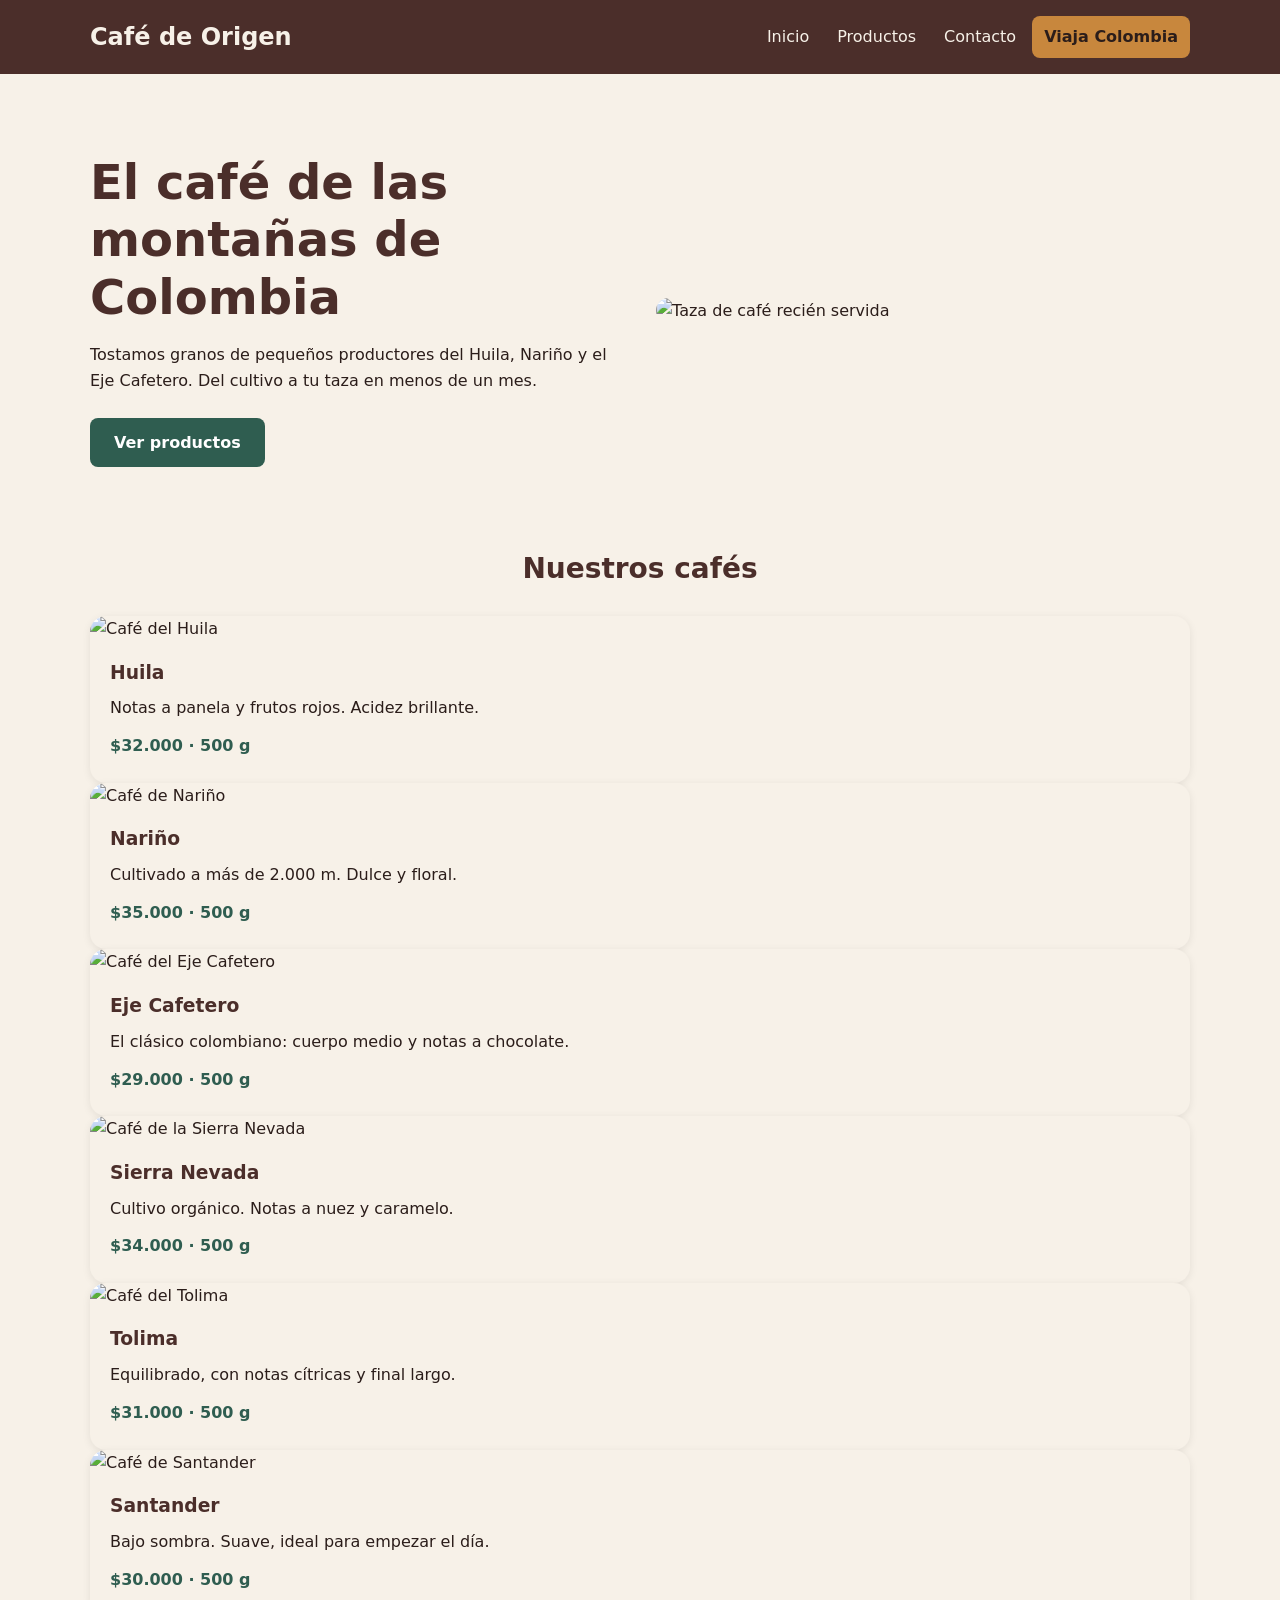
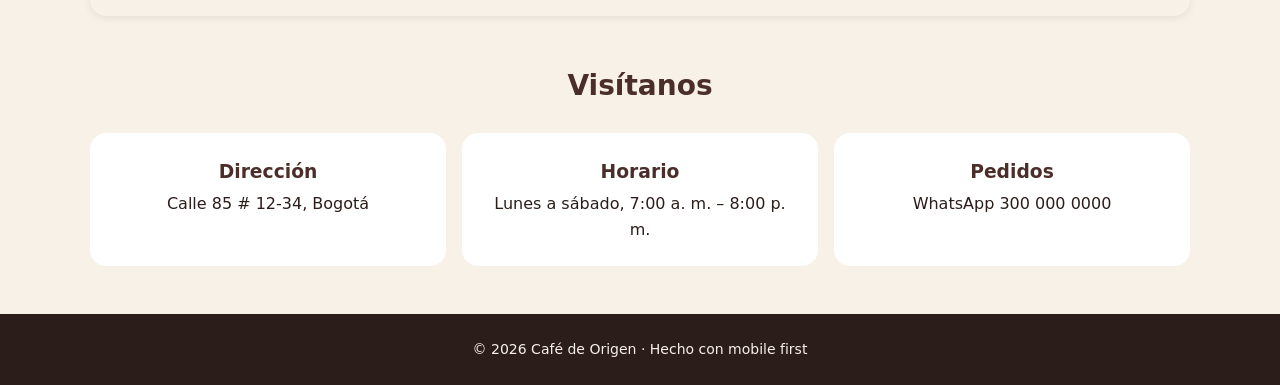
==== index.html @ 567a4d21 "Add files via upload" ====
<!DOCTYPE html>
<html lang="es">
<head>
 <meta charset="UTF-8">
 <meta name="viewport" content="width=device-width, initial-scale=1.0">
 <title>Café de Origen</title>
 <link rel="stylesheet" href="styles.css">
</head>
<body>
 <!-- ENCABEZADO -->
 <header class="header">
 <div class="contenedor header__contenido">
 <a href="#inicio" class="logo"> Café de Origen</a>
 <nav>
 <ul class="nav__lista">
 <li><a href="#inicio">Inicio</a></li>
 <li><a href="#productos">Productos</a></li>
 <li><a href="#contacto">Contacto</a></li>
 <li><a href="viajacolombia/index.html" class="nav__destacado">Viaja 
Colombia</a></li>
 </ul>
 </nav>
 </div>
 </header>
 <main>
 <!-- HERO -->
 <section class="hero" id="inicio">
 <div class="contenedor hero__contenido">
 <div class="hero__texto">
 <h1>El café de las montañas de Colombia</h1>
 <p>Tostamos granos de pequeños productores del Huila, Nariño y el Eje 
Cafetero. Del cultivo a tu taza en menos de un mes.</p>
 <a href="#productos" class="boton">Ver productos</a>
 </div>
 <img class="hero__imagen" 
src="https://placehold.co/800x600/4b2e2a/f7f1e8.png?text=Cafe+de+Origen" alt="Taza de 
café recién servida">
 </div>
 </section>
 <!-- PRODUCTOS -->
 <section class="productos" id="productos">
 <div class="contenedor">
 <h2>Nuestros cafés</h2>
 <div class="tarjetas">
 <article class="tarjeta">
 <img src="https://placehold.co/600x400/6b4226/f7f1e8.png?text=Huila" 
alt="Café del Huila">
 <div class="tarjeta__cuerpo">
 <h3>Huila</h3>
 <p>Notas a panela y frutos rojos. Acidez brillante.</p>
 <span class="precio">$32.000 · 500 g</span>
 </div>
 </article>
 <article class="tarjeta">
 <img src="https://placehold.co/600x400/6b4226/f7f1e8.png?text=Narino" 
alt="Café de Nariño">
<div class="tarjeta__cuerpo">
 <h3>Nariño</h3>
 <p>Cultivado a más de 2.000 m. Dulce y floral.</p>
 <span class="precio">$35.000 · 500 g</span>
 </div>
 </article>
 <article class="tarjeta">
 <img 
src="https://placehold.co/600x400/6b4226/f7f1e8.png?text=Eje+Cafetero" alt="Café del 
Eje Cafetero">
 <div class="tarjeta__cuerpo">
 <h3>Eje Cafetero</h3>
 <p>El clásico colombiano: cuerpo medio y notas a chocolate.</p>
 <span class="precio">$29.000 · 500 g</span>
 </div>
 </article>
 <article class="tarjeta">
 <img 
src="https://placehold.co/600x400/6b4226/f7f1e8.png?text=Sierra+Nevada" alt="Café de 
la Sierra Nevada">
 <div class="tarjeta__cuerpo">
 <h3>Sierra Nevada</h3>
 <p>Cultivo orgánico. Notas a nuez y caramelo.</p>
 <span class="precio">$34.000 · 500 g</span>
 </div>
 </article>
 <article class="tarjeta">
 <img src="https://placehold.co/600x400/6b4226/f7f1e8.png?text=Tolima" 
alt="Café del Tolima">
 <div class="tarjeta__cuerpo">
 <h3>Tolima</h3>
 <p>Equilibrado, con notas cítricas y final largo.</p>
 <span class="precio">$31.000 · 500 g</span>
 </div>
 </article>
 <article class="tarjeta">
 <img src="https://placehold.co/600x400/6b4226/f7f1e8.png?text=Santander" 
alt="Café de Santander">
 <div class="tarjeta__cuerpo">
 <h3>Santander</h3>
 <p>Bajo sombra. Suave, ideal para empezar el día.</p>
 <span class="precio">$30.000 · 500 g</span>
 </div>
 </article>
 </div>
 </div>
 </section>
 <!-- CONTACTO -->
 <section class="contacto" id="contacto">
 <div class="contenedor">
 <h2>Visítanos</h2>
 <div class="contacto__grid">
 <div class="contacto__bloque">
 <h3>Dirección</h3>
 <p>Calle 85 # 12-34, Bogotá</p>
 </div>
 <div class="contacto__bloque">
 <h3>Horario</h3>
 <p>Lunes a sábado, 7:00 a. m. – 8:00 p. m.</p>
 </div>
 <div class="contacto__bloque">
 <h3>Pedidos</h3>
 <p>WhatsApp 300 000 0000</p>
 </div>
 </div>
 </div>
 </section>
 </main>
 <!-- PIE DE PÁGINA -->
 <footer class="footer">
 <p>© 2026 Café de Origen · Hecho con mobile first</p>
 </footer>
</body>
</html>
---- styles.css ----
*{
    box-sizing:border-box;
    margin:0;
    padding:0;
}
html{
    font-size:100%;
    scroll-behavior:smooth;
}

body{
    font-family:system-ui,"Segoe UI",Roboto,Arial,sans-serif;
    font-size:1rem;
    line-height:1.6;
    color:#2b1d1a;
    background-color:#f7f1e8;
}

a{
    color:inherit;
    text-decoration:none;
}

ul{
    list-style:none;
}

h2{
    font-size:1.75rem;
    color:#4b2e2a;
    text-align:center;
    margin-bottom:1.5rem;
}
img{
    max-width:100%;
    height:auto;
    display:block;
}
.contenedor{
    width:90%;
    max-width:1100px;
    margin:0 auto;
}
.header{
    background:#4b2e2a;
    color:#f7f1e8;
    padding:1rem 0;
}

.header__contenido{
    display:flex;
    flex-direction:column;
    align-items:center;
    gap:1rem;
}

.logo{
    font-size:1.5rem;
    font-weight:700;
}

.nav__lista{
    display:flex;
    flex-direction:column;
    align-items:center;
    gap:.5rem;
}

.nav__lista a{
    display:block;
    padding:.5rem 1rem;
    border-radius:.5rem;
}

.nav__lista a:hover{
    background:rgba(255,255,255,.15);
}

.nav__destacado{
    background:#c8873d;
    color:#2b1d1a;
    font-weight:700;
}
.hero{
    padding:3rem 0;
}

.hero__contenido{
    display:grid;
    gap:2rem;
}

.hero h1{
    font-size:2rem;
    line-height:1.2;
    color:#4b2e2a;
    margin-bottom:1rem;
}

.hero p{
    margin-bottom:1.5rem;
}

.boton{
    display:inline-block;
    background:#2f5d50;
    color:white;
    padding:.75rem 1.5rem;
    border-radius:.5rem;
    font-weight:700;
}

.hero__imagen{
    border-radius:1rem;
}
.tarjeta{
    background:#f7f1e8;
    border-radius:1rem;
    overflow:hidden;
    box-shadow:0 2px 8px rgba(0,0,0,.08);
}

.tarjeta__cuerpo{
    padding:1rem 1.25rem 1.5rem;
}

.tarjeta h3{
    color:#4b2e2a;
    margin-bottom:.5rem;
}

.precio{
    display:block;
    margin-top:.75rem;
    font-weight:700;
    color:#2f5d50;
}
.contacto{
    padding:3rem 0;
}

.contacto__grid{
    display:flex;
    flex-direction:column;
    gap:1rem;
}

.contacto__bloque{
    background:white;
    padding:1.5rem;
    border-radius:1rem;
    text-align:center;
}

.contacto__bloque h3{
    color:#4b2e2a;
    margin-bottom:.25rem;
}

.footer{
    background:#2b1d1a;
    color:#f7f1e8;
    text-align:center;
    padding:1.5rem 0;
    font-size:.875rem;
}
@media (min-width:768px){

    .header__contenido{
        flex-direction:row;
        justify-content:space-between;
    }

    .nav__lista{
        flex-direction:row;
        gap:.25rem;
    }

    .nav__lista a{
        padding:.5rem .75rem;
    }

    .hero h1{
        font-size:2.5rem;
    }

    .tarjetas{
        grid-template-columns:repeat(2,1fr);
    }

    .contacto__grid{
        flex-direction:row;
    }

    .contacto__bloque{
        flex:1;
    }
}
@media (min-width:1024px){

    .hero{
        padding:5rem 0;
    }

    .hero__contenido{
        grid-template-columns:1fr 1fr;
        align-items:center;
    }

    .hero h1{
        font-size:3rem;
    }

    .tarjetas{
        grid-template-columns:repeat(3,1fr);
    }
}
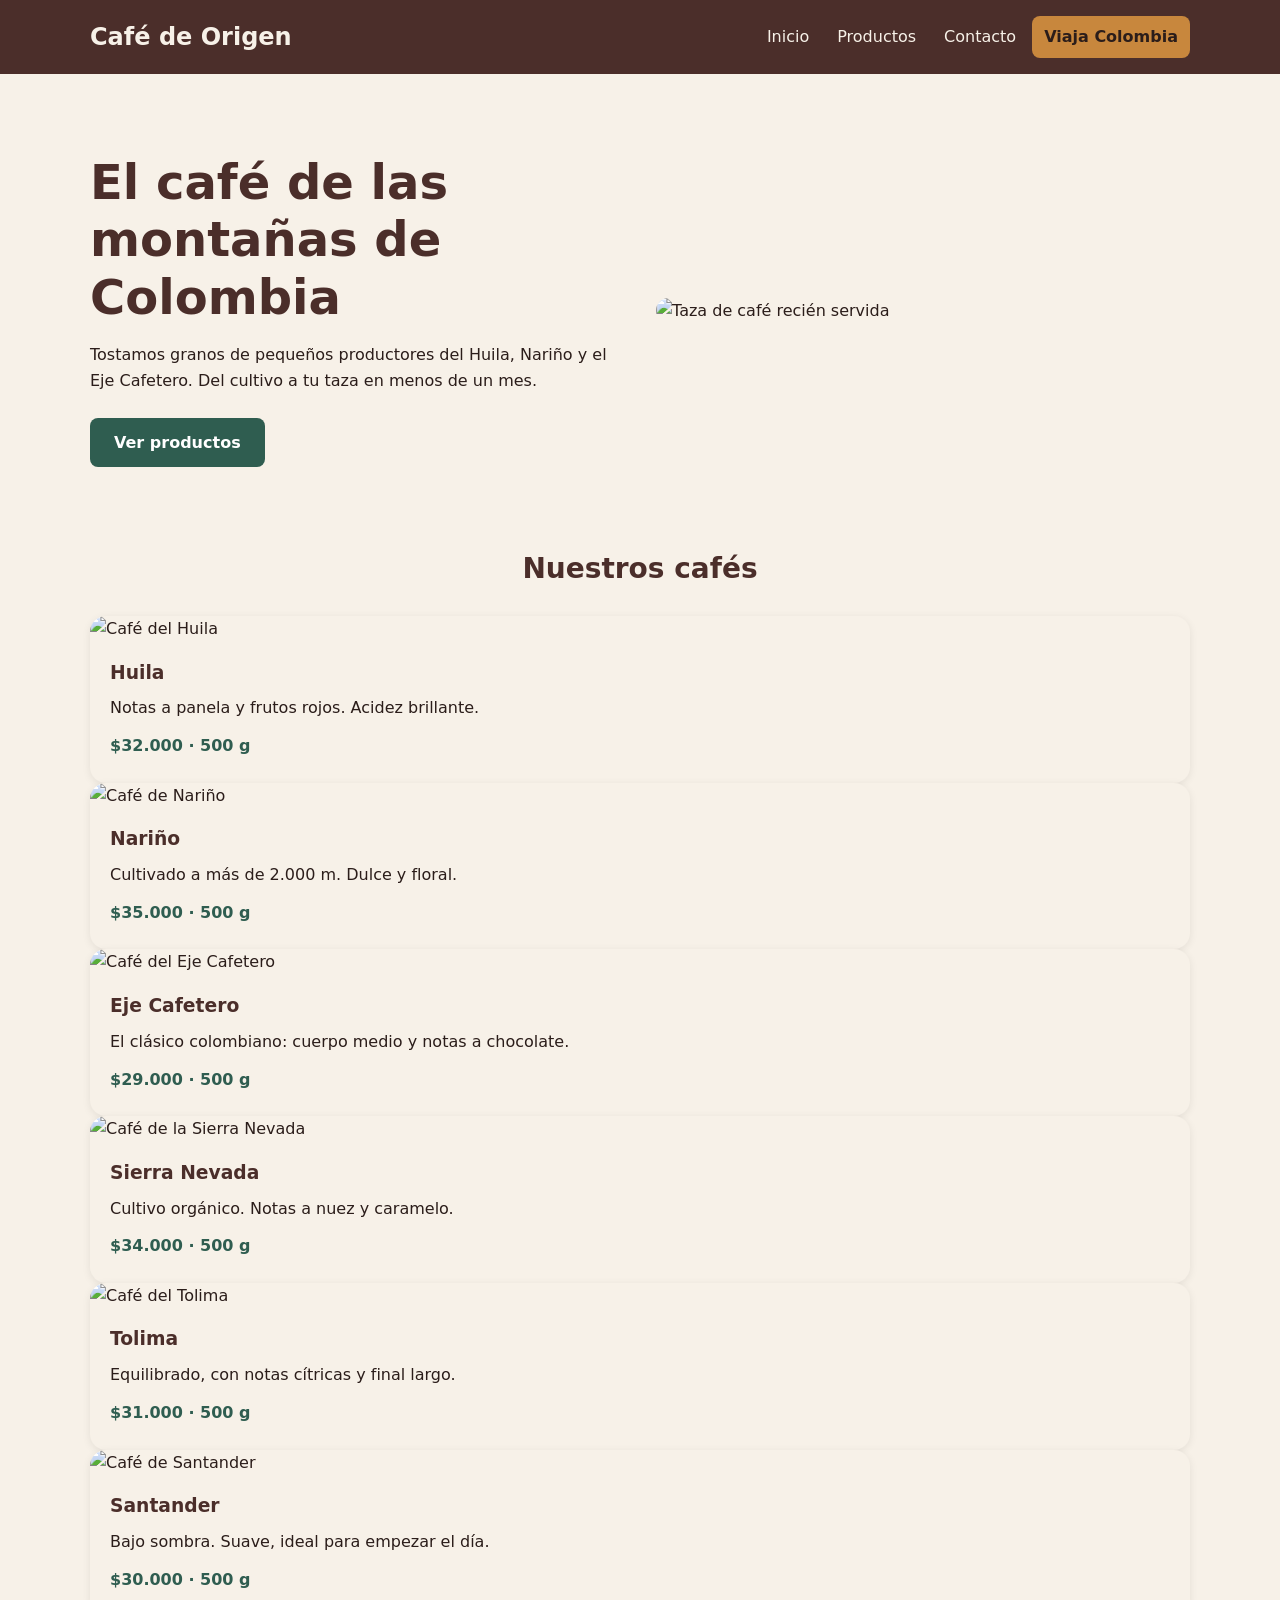
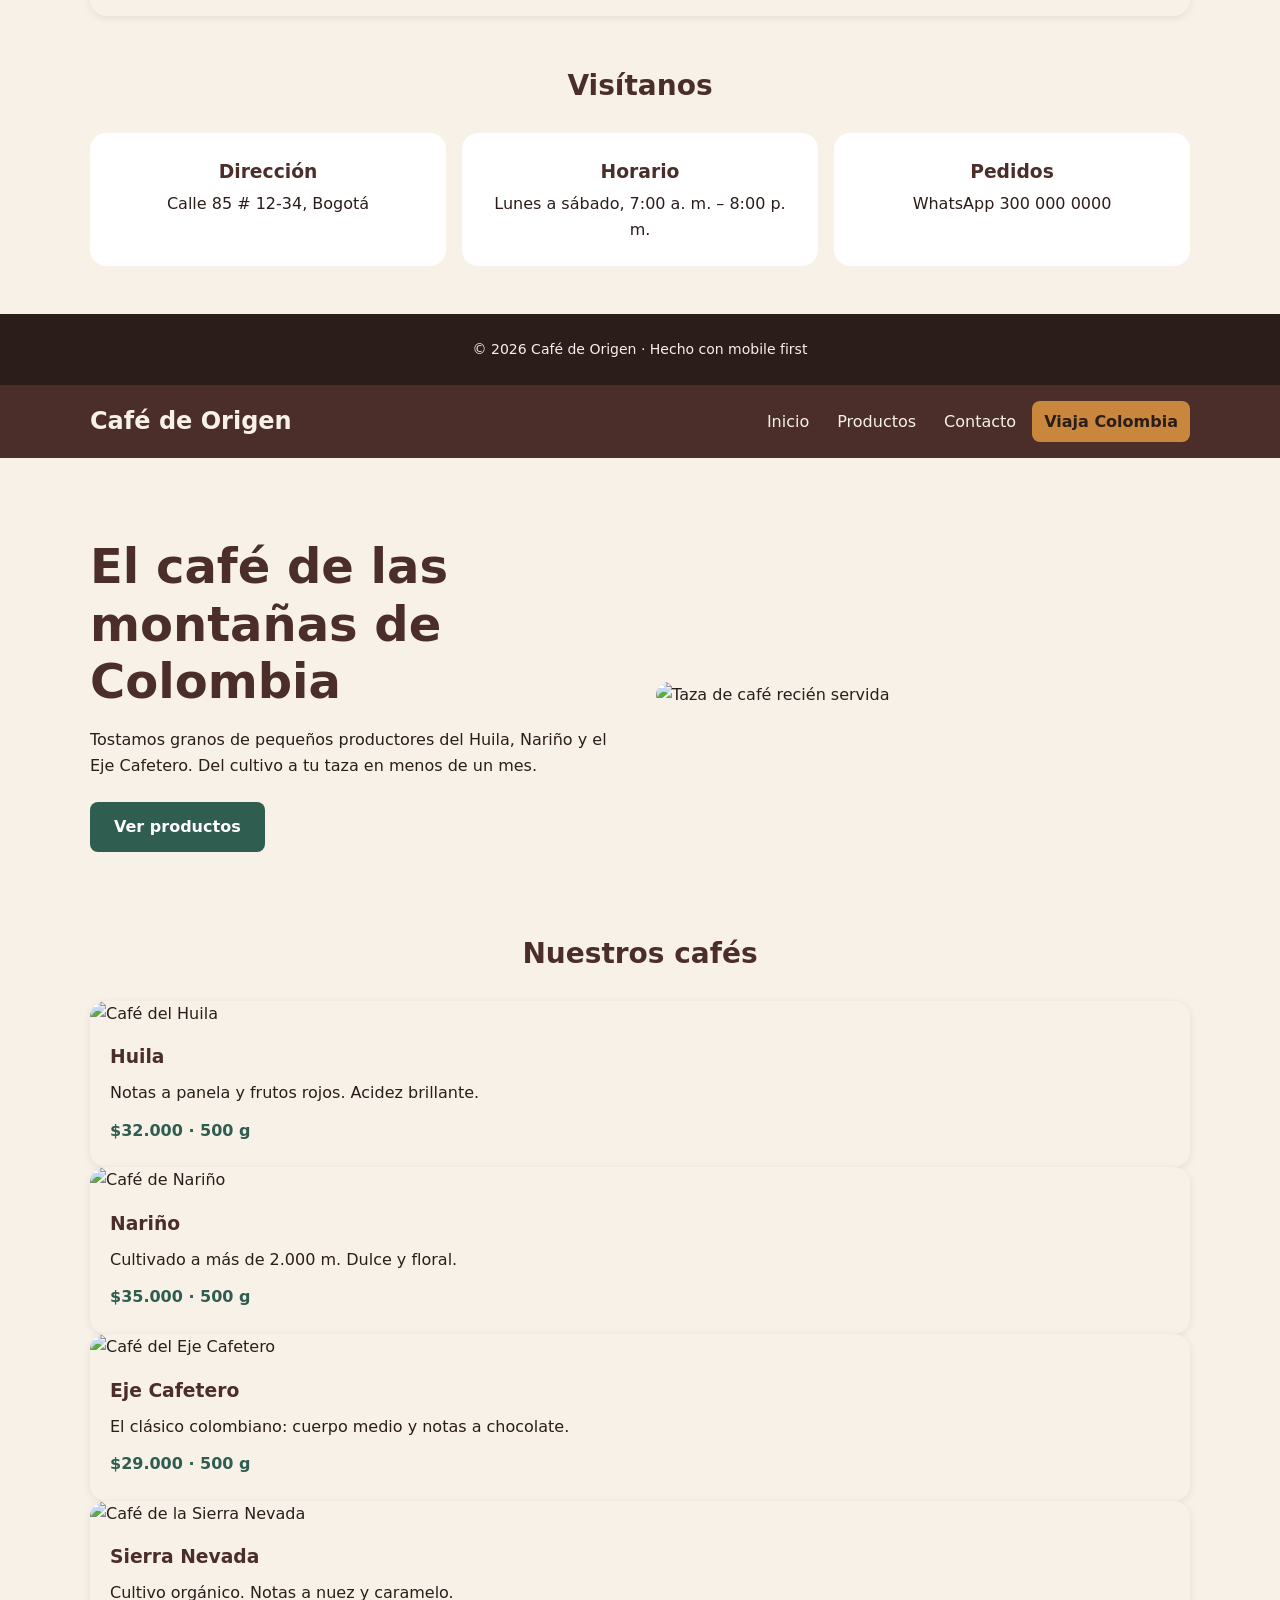
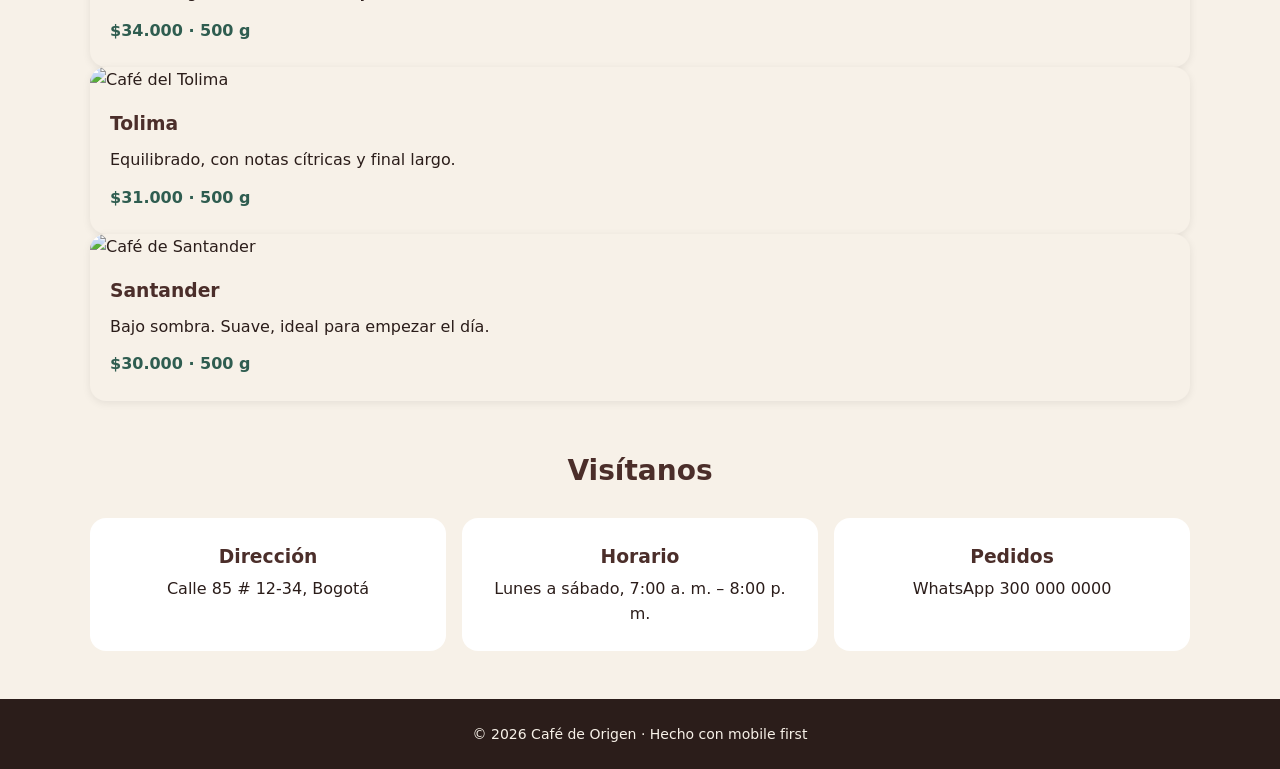
==== commit f6a3e24c: "Merge branch 'main' of https://github.com/jhonwnova-ship-it/cafe-de-origen" ====
--- a/index.html
+++ b/index.html
@@ -1,130 +1,259 @@
-<!DOCTYPE html>
-<html lang="es">
-<head>
- <meta charset="UTF-8">
- <meta name="viewport" content="width=device-width, initial-scale=1.0">
- <title>Café de Origen</title>
- <link rel="stylesheet" href="styles.css">
-</head>
-<body>
- <!-- ENCABEZADO -->
- <header class="header">
- <div class="contenedor header__contenido">
- <a href="#inicio" class="logo"> Café de Origen</a>
- <nav>
- <ul class="nav__lista">
- <li><a href="#inicio">Inicio</a></li>
- <li><a href="#productos">Productos</a></li>
- <li><a href="#contacto">Contacto</a></li>
- <li><a href="viajacolombia/index.html" class="nav__destacado">Viaja 
-Colombia</a></li>
- </ul>
- </nav>
- </div>
- </header>
- <main>
- <!-- HERO -->
- <section class="hero" id="inicio">
- <div class="contenedor hero__contenido">
- <div class="hero__texto">
- <h1>El café de las montañas de Colombia</h1>
- <p>Tostamos granos de pequeños productores del Huila, Nariño y el Eje 
-Cafetero. Del cultivo a tu taza en menos de un mes.</p>
- <a href="#productos" class="boton">Ver productos</a>
- </div>
- <img class="hero__imagen" 
-src="https://placehold.co/800x600/4b2e2a/f7f1e8.png?text=Cafe+de+Origen" alt="Taza de 
-café recién servida">
- </div>
- </section>
- <!-- PRODUCTOS -->
- <section class="productos" id="productos">
- <div class="contenedor">
- <h2>Nuestros cafés</h2>
- <div class="tarjetas">
- <article class="tarjeta">
- <img src="https://placehold.co/600x400/6b4226/f7f1e8.png?text=Huila" 
-alt="Café del Huila">
- <div class="tarjeta__cuerpo">
- <h3>Huila</h3>
- <p>Notas a panela y frutos rojos. Acidez brillante.</p>
- <span class="precio">$32.000 · 500 g</span>
- </div>
- </article>
- <article class="tarjeta">
- <img src="https://placehold.co/600x400/6b4226/f7f1e8.png?text=Narino" 
-alt="Café de Nariño">
-<div class="tarjeta__cuerpo">
- <h3>Nariño</h3>
- <p>Cultivado a más de 2.000 m. Dulce y floral.</p>
- <span class="precio">$35.000 · 500 g</span>
- </div>
- </article>
- <article class="tarjeta">
- <img 
-src="https://placehold.co/600x400/6b4226/f7f1e8.png?text=Eje+Cafetero" alt="Café del 
-Eje Cafetero">
- <div class="tarjeta__cuerpo">
- <h3>Eje Cafetero</h3>
- <p>El clásico colombiano: cuerpo medio y notas a chocolate.</p>
- <span class="precio">$29.000 · 500 g</span>
- </div>
- </article>
- <article class="tarjeta">
- <img 
-src="https://placehold.co/600x400/6b4226/f7f1e8.png?text=Sierra+Nevada" alt="Café de 
-la Sierra Nevada">
- <div class="tarjeta__cuerpo">
- <h3>Sierra Nevada</h3>
- <p>Cultivo orgánico. Notas a nuez y caramelo.</p>
- <span class="precio">$34.000 · 500 g</span>
- </div>
- </article>
- <article class="tarjeta">
- <img src="https://placehold.co/600x400/6b4226/f7f1e8.png?text=Tolima" 
-alt="Café del Tolima">
- <div class="tarjeta__cuerpo">
- <h3>Tolima</h3>
- <p>Equilibrado, con notas cítricas y final largo.</p>
- <span class="precio">$31.000 · 500 g</span>
- </div>
- </article>
- <article class="tarjeta">
- <img src="https://placehold.co/600x400/6b4226/f7f1e8.png?text=Santander" 
-alt="Café de Santander">
- <div class="tarjeta__cuerpo">
- <h3>Santander</h3>
- <p>Bajo sombra. Suave, ideal para empezar el día.</p>
- <span class="precio">$30.000 · 500 g</span>
- </div>
- </article>
- </div>
- </div>
- </section>
- <!-- CONTACTO -->
- <section class="contacto" id="contacto">
- <div class="contenedor">
- <h2>Visítanos</h2>
- <div class="contacto__grid">
- <div class="contacto__bloque">
- <h3>Dirección</h3>
- <p>Calle 85 # 12-34, Bogotá</p>
- </div>
- <div class="contacto__bloque">
- <h3>Horario</h3>
- <p>Lunes a sábado, 7:00 a. m. – 8:00 p. m.</p>
- </div>
- <div class="contacto__bloque">
- <h3>Pedidos</h3>
- <p>WhatsApp 300 000 0000</p>
- </div>
- </div>
- </div>
- </section>
- </main>
- <!-- PIE DE PÁGINA -->
- <footer class="footer">
- <p>© 2026 Café de Origen · Hecho con mobile first</p>
- </footer>
-</body>
+<!DOCTYPE html>
+<html lang="es">
+<head>
+ <meta charset="UTF-8">
+ <meta name="viewport" content="width=device-width, initial-scale=1.0">
+ <title>Café de Origen</title>
+ <link rel="stylesheet" href="styles.css">
+</head>
+<body>
+ <!-- ENCABEZADO -->
+ <header class="header">
+ <div class="contenedor header__contenido">
+ <a href="#inicio" class="logo"> Café de Origen</a>
+ <nav>
+ <ul class="nav__lista">
+ <li><a href="#inicio">Inicio</a></li>
+ <li><a href="#productos">Productos</a></li>
+ <li><a href="#contacto">Contacto</a></li>
+ <li><a href="viajacolombia/index.html" class="nav__destacado">Viaja 
+Colombia</a></li>
+ </ul>
+ </nav>
+ </div>
+ </header>
+ <main>
+ <!-- HERO -->
+ <section class="hero" id="inicio">
+ <div class="contenedor hero__contenido">
+ <div class="hero__texto">
+ <h1>El café de las montañas de Colombia</h1>
+ <p>Tostamos granos de pequeños productores del Huila, Nariño y el Eje 
+Cafetero. Del cultivo a tu taza en menos de un mes.</p>
+ <a href="#productos" class="boton">Ver productos</a>
+ </div>
+ <img class="hero__imagen" 
+src="https://placehold.co/800x600/4b2e2a/f7f1e8.png?text=Cafe+de+Origen" alt="Taza de 
+café recién servida">
+ </div>
+ </section>
+ <!-- PRODUCTOS -->
+ <section class="productos" id="productos">
+ <div class="contenedor">
+ <h2>Nuestros cafés</h2>
+ <div class="tarjetas">
+ <article class="tarjeta">
+ <img src="https://placehold.co/600x400/6b4226/f7f1e8.png?text=Huila" 
+alt="Café del Huila">
+ <div class="tarjeta__cuerpo">
+ <h3>Huila</h3>
+ <p>Notas a panela y frutos rojos. Acidez brillante.</p>
+ <span class="precio">$32.000 · 500 g</span>
+ </div>
+ </article>
+ <article class="tarjeta">
+ <img src="https://placehold.co/600x400/6b4226/f7f1e8.png?text=Narino" 
+alt="Café de Nariño">
+<div class="tarjeta__cuerpo">
+ <h3>Nariño</h3>
+ <p>Cultivado a más de 2.000 m. Dulce y floral.</p>
+ <span class="precio">$35.000 · 500 g</span>
+ </div>
+ </article>
+ <article class="tarjeta">
+ <img 
+src="https://placehold.co/600x400/6b4226/f7f1e8.png?text=Eje+Cafetero" alt="Café del 
+Eje Cafetero">
+ <div class="tarjeta__cuerpo">
+ <h3>Eje Cafetero</h3>
+ <p>El clásico colombiano: cuerpo medio y notas a chocolate.</p>
+ <span class="precio">$29.000 · 500 g</span>
+ </div>
+ </article>
+ <article class="tarjeta">
+ <img 
+src="https://placehold.co/600x400/6b4226/f7f1e8.png?text=Sierra+Nevada" alt="Café de 
+la Sierra Nevada">
+ <div class="tarjeta__cuerpo">
+ <h3>Sierra Nevada</h3>
+ <p>Cultivo orgánico. Notas a nuez y caramelo.</p>
+ <span class="precio">$34.000 · 500 g</span>
+ </div>
+ </article>
+ <article class="tarjeta">
+ <img src="https://placehold.co/600x400/6b4226/f7f1e8.png?text=Tolima" 
+alt="Café del Tolima">
+ <div class="tarjeta__cuerpo">
+ <h3>Tolima</h3>
+ <p>Equilibrado, con notas cítricas y final largo.</p>
+ <span class="precio">$31.000 · 500 g</span>
+ </div>
+ </article>
+ <article class="tarjeta">
+ <img src="https://placehold.co/600x400/6b4226/f7f1e8.png?text=Santander" 
+alt="Café de Santander">
+ <div class="tarjeta__cuerpo">
+ <h3>Santander</h3>
+ <p>Bajo sombra. Suave, ideal para empezar el día.</p>
+ <span class="precio">$30.000 · 500 g</span>
+ </div>
+ </article>
+ </div>
+ </div>
+ </section>
+ <!-- CONTACTO -->
+ <section class="contacto" id="contacto">
+ <div class="contenedor">
+ <h2>Visítanos</h2>
+ <div class="contacto__grid">
+ <div class="contacto__bloque">
+ <h3>Dirección</h3>
+ <p>Calle 85 # 12-34, Bogotá</p>
+ </div>
+ <div class="contacto__bloque">
+ <h3>Horario</h3>
+ <p>Lunes a sábado, 7:00 a. m. – 8:00 p. m.</p>
+ </div>
+ <div class="contacto__bloque">
+ <h3>Pedidos</h3>
+ <p>WhatsApp 300 000 0000</p>
+ </div>
+ </div>
+ </div>
+ </section>
+ </main>
+ <!-- PIE DE PÁGINA -->
+ <footer class="footer">
+ <p>© 2026 Café de Origen · Hecho con mobile first</p>
+ </footer>
+</body>
+</html><!DOCTYPE html>
+<html lang="es">
+<head>
+ <meta charset="UTF-8">
+ <meta name="viewport" content="width=device-width, initial-scale=1.0">
+ <title>Café de Origen</title>
+ <link rel="stylesheet" href="styles.css">
+</head>
+<body>
+ <!-- ENCABEZADO -->
+ <header class="header">
+ <div class="contenedor header__contenido">
+ <a href="#inicio" class="logo"> Café de Origen</a>
+ <nav>
+ <ul class="nav__lista">
+ <li><a href="#inicio">Inicio</a></li>
+ <li><a href="#productos">Productos</a></li>
+ <li><a href="#contacto">Contacto</a></li>
+ <li><a href="viaja-colombia/index.html" class="nav__destacado">Viaja 
+Colombia</a></li>
+ </ul>
+ </nav>
+ </div>
+ </header>
+ <main>
+ <!-- HERO -->
+ <section class="hero" id="inicio">
+ <div class="contenedor hero__contenido">
+ <div class="hero__texto">
+ <h1>El café de las montañas de Colombia</h1>
+ <p>Tostamos granos de pequeños productores del Huila, Nariño y el Eje 
+Cafetero. Del cultivo a tu taza en menos de un mes.</p>
+ <a href="#productos" class="boton">Ver productos</a>
+ </div>
+ <img class="hero__imagen" 
+src="https://placehold.co/800x600/4b2e2a/f7f1e8.png?text=Cafe+de+Origen" alt="Taza de 
+café recién servida">
+ </div>
+ </section>
+ <!-- PRODUCTOS -->
+ <section class="productos" id="productos">
+ <div class="contenedor">
+ <h2>Nuestros cafés</h2>
+ <div class="tarjetas">
+ <article class="tarjeta">
+ <img src="https://placehold.co/600x400/6b4226/f7f1e8.png?text=Huila" 
+alt="Café del Huila">
+ <div class="tarjeta__cuerpo">
+ <h3>Huila</h3>
+ <p>Notas a panela y frutos rojos. Acidez brillante.</p>
+ <span class="precio">$32.000 · 500 g</span>
+ </div>
+ </article>
+ <article class="tarjeta">
+ <img src="https://placehold.co/600x400/6b4226/f7f1e8.png?text=Narino" 
+alt="Café de Nariño">
+<div class="tarjeta__cuerpo">
+ <h3>Nariño</h3>
+ <p>Cultivado a más de 2.000 m. Dulce y floral.</p>
+ <span class="precio">$35.000 · 500 g</span>
+ </div>
+ </article>
+ <article class="tarjeta">
+ <img 
+src="https://placehold.co/600x400/6b4226/f7f1e8.png?text=Eje+Cafetero" alt="Café del 
+Eje Cafetero">
+ <div class="tarjeta__cuerpo">
+ <h3>Eje Cafetero</h3>
+ <p>El clásico colombiano: cuerpo medio y notas a chocolate.</p>
+ <span class="precio">$29.000 · 500 g</span>
+ </div>
+ </article>
+ <article class="tarjeta">
+ <img 
+src="https://placehold.co/600x400/6b4226/f7f1e8.png?text=Sierra+Nevada" alt="Café de 
+la Sierra Nevada">
+ <div class="tarjeta__cuerpo">
+ <h3>Sierra Nevada</h3>
+ <p>Cultivo orgánico. Notas a nuez y caramelo.</p>
+ <span class="precio">$34.000 · 500 g</span>
+ </div>
+ </article>
+ <article class="tarjeta">
+ <img src="https://placehold.co/600x400/6b4226/f7f1e8.png?text=Tolima" 
+alt="Café del Tolima">
+ <div class="tarjeta__cuerpo">
+ <h3>Tolima</h3>
+ <p>Equilibrado, con notas cítricas y final largo.</p>
+ <span class="precio">$31.000 · 500 g</span>
+ </div>
+ </article>
+ <article class="tarjeta">
+ <img src="https://placehold.co/600x400/6b4226/f7f1e8.png?text=Santander" 
+alt="Café de Santander">
+ <div class="tarjeta__cuerpo">
+ <h3>Santander</h3>
+ <p>Bajo sombra. Suave, ideal para empezar el día.</p>
+ <span class="precio">$30.000 · 500 g</span>
+ </div>
+ </article>
+ </div>
+ </div>
+ </section>
+ <!-- CONTACTO -->
+ <section class="contacto" id="contacto">
+ <div class="contenedor">
+ <h2>Visítanos</h2>
+ <div class="contacto__grid">
+ <div class="contacto__bloque">
+ <h3>Dirección</h3>
+ <p>Calle 85 # 12-34, Bogotá</p>
+ </div>
+ <div class="contacto__bloque">
+ <h3>Horario</h3>
+ <p>Lunes a sábado, 7:00 a. m. – 8:00 p. m.</p>
+ </div>
+ <div class="contacto__bloque">
+ <h3>Pedidos</h3>
+ <p>WhatsApp 300 000 0000</p>
+ </div>
+ </div>
+ </div>
+ </section>
+ </main>
+ <!-- PIE DE PÁGINA -->
+ <footer class="footer">
+ <p>© 2026 Café de Origen · Hecho con mobile first</p>
+ </footer>
+</body>
 </html>
--- a/styles.css
+++ b/styles.css
@@ -1,220 +1,440 @@
-*{
-    box-sizing:border-box;
-    margin:0;
-    padding:0;
-}
-html{
-    font-size:100%;
-    scroll-behavior:smooth;
-}
-
-body{
-    font-family:system-ui,"Segoe UI",Roboto,Arial,sans-serif;
-    font-size:1rem;
-    line-height:1.6;
-    color:#2b1d1a;
-    background-color:#f7f1e8;
-}
-
-a{
-    color:inherit;
-    text-decoration:none;
-}
-
-ul{
-    list-style:none;
-}
-
-h2{
-    font-size:1.75rem;
-    color:#4b2e2a;
-    text-align:center;
-    margin-bottom:1.5rem;
-}
-img{
-    max-width:100%;
-    height:auto;
-    display:block;
-}
-.contenedor{
-    width:90%;
-    max-width:1100px;
-    margin:0 auto;
-}
-.header{
-    background:#4b2e2a;
-    color:#f7f1e8;
-    padding:1rem 0;
-}
-
-.header__contenido{
-    display:flex;
-    flex-direction:column;
-    align-items:center;
-    gap:1rem;
-}
-
-.logo{
-    font-size:1.5rem;
-    font-weight:700;
-}
-
-.nav__lista{
-    display:flex;
-    flex-direction:column;
-    align-items:center;
-    gap:.5rem;
-}
-
-.nav__lista a{
-    display:block;
-    padding:.5rem 1rem;
-    border-radius:.5rem;
-}
-
-.nav__lista a:hover{
-    background:rgba(255,255,255,.15);
-}
-
-.nav__destacado{
-    background:#c8873d;
-    color:#2b1d1a;
-    font-weight:700;
-}
-.hero{
-    padding:3rem 0;
-}
-
-.hero__contenido{
-    display:grid;
-    gap:2rem;
-}
-
-.hero h1{
-    font-size:2rem;
-    line-height:1.2;
-    color:#4b2e2a;
-    margin-bottom:1rem;
-}
-
-.hero p{
-    margin-bottom:1.5rem;
-}
-
-.boton{
-    display:inline-block;
-    background:#2f5d50;
-    color:white;
-    padding:.75rem 1.5rem;
-    border-radius:.5rem;
-    font-weight:700;
-}
-
-.hero__imagen{
-    border-radius:1rem;
-}
-.tarjeta{
-    background:#f7f1e8;
-    border-radius:1rem;
-    overflow:hidden;
-    box-shadow:0 2px 8px rgba(0,0,0,.08);
-}
-
-.tarjeta__cuerpo{
-    padding:1rem 1.25rem 1.5rem;
-}
-
-.tarjeta h3{
-    color:#4b2e2a;
-    margin-bottom:.5rem;
-}
-
-.precio{
-    display:block;
-    margin-top:.75rem;
-    font-weight:700;
-    color:#2f5d50;
-}
-.contacto{
-    padding:3rem 0;
-}
-
-.contacto__grid{
-    display:flex;
-    flex-direction:column;
-    gap:1rem;
-}
-
-.contacto__bloque{
-    background:white;
-    padding:1.5rem;
-    border-radius:1rem;
-    text-align:center;
-}
-
-.contacto__bloque h3{
-    color:#4b2e2a;
-    margin-bottom:.25rem;
-}
-
-.footer{
-    background:#2b1d1a;
-    color:#f7f1e8;
-    text-align:center;
-    padding:1.5rem 0;
-    font-size:.875rem;
-}
-@media (min-width:768px){
-
-    .header__contenido{
-        flex-direction:row;
-        justify-content:space-between;
-    }
-
-    .nav__lista{
-        flex-direction:row;
-        gap:.25rem;
-    }
-
-    .nav__lista a{
-        padding:.5rem .75rem;
-    }
-
-    .hero h1{
-        font-size:2.5rem;
-    }
-
-    .tarjetas{
-        grid-template-columns:repeat(2,1fr);
-    }
-
-    .contacto__grid{
-        flex-direction:row;
-    }
-
-    .contacto__bloque{
-        flex:1;
-    }
-}
-@media (min-width:1024px){
-
-    .hero{
-        padding:5rem 0;
-    }
-
-    .hero__contenido{
-        grid-template-columns:1fr 1fr;
-        align-items:center;
-    }
-
-    .hero h1{
-        font-size:3rem;
-    }
-
-    .tarjetas{
-        grid-template-columns:repeat(3,1fr);
-    }
-}
-
-
-
+
+*{
+    box-sizing:border-box;
+    margin:0;
+    padding:0;
+}
+html{
+    font-size:100%;
+    scroll-behavior:smooth;
+}
+
+body{
+    font-family:system-ui,"Segoe UI",Roboto,Arial,sans-serif;
+    font-size:1rem;
+    line-height:1.6;
+    color:#2b1d1a;
+    background-color:#f7f1e8;
+}
+
+a{
+    color:inherit;
+    text-decoration:none;
+}
+
+ul{
+    list-style:none;
+}
+
+h2{
+    font-size:1.75rem;
+    color:#4b2e2a;
+    text-align:center;
+    margin-bottom:1.5rem;
+}
+img{
+    max-width:100%;
+    height:auto;
+    display:block;
+}
+.contenedor{
+    width:90%;
+    max-width:1100px;
+    margin:0 auto;
+}
+.header{
+    background:#4b2e2a;
+    color:#f7f1e8;
+    padding:1rem 0;
+}
+
+.header__contenido{
+    display:flex;
+    flex-direction:column;
+    align-items:center;
+    gap:1rem;
+}
+
+.logo{
+    font-size:1.5rem;
+    font-weight:700;
+}
+
+.nav__lista{
+    display:flex;
+    flex-direction:column;
+    align-items:center;
+    gap:.5rem;
+}
+
+.nav__lista a{
+    display:block;
+    padding:.5rem 1rem;
+    border-radius:.5rem;
+}
+
+.nav__lista a:hover{
+    background:rgba(255,255,255,.15);
+}
+
+.nav__destacado{
+    background:#c8873d;
+    color:#2b1d1a;
+    font-weight:700;
+}
+.hero{
+    padding:3rem 0;
+}
+
+.hero__contenido{
+    display:grid;
+    gap:2rem;
+}
+
+.hero h1{
+    font-size:2rem;
+    line-height:1.2;
+    color:#4b2e2a;
+    margin-bottom:1rem;
+}
+
+.hero p{
+    margin-bottom:1.5rem;
+}
+
+.boton{
+    display:inline-block;
+    background:#2f5d50;
+    color:white;
+    padding:.75rem 1.5rem;
+    border-radius:.5rem;
+    font-weight:700;
+}
+
+.hero__imagen{
+    border-radius:1rem;
+}
+.tarjeta{
+    background:#f7f1e8;
+    border-radius:1rem;
+    overflow:hidden;
+    box-shadow:0 2px 8px rgba(0,0,0,.08);
+}
+
+.tarjeta__cuerpo{
+    padding:1rem 1.25rem 1.5rem;
+}
+
+.tarjeta h3{
+    color:#4b2e2a;
+    margin-bottom:.5rem;
+}
+
+.precio{
+    display:block;
+    margin-top:.75rem;
+    font-weight:700;
+    color:#2f5d50;
+}
+.contacto{
+    padding:3rem 0;
+}
+
+.contacto__grid{
+    display:flex;
+    flex-direction:column;
+    gap:1rem;
+}
+
+.contacto__bloque{
+    background:white;
+    padding:1.5rem;
+    border-radius:1rem;
+    text-align:center;
+}
+
+.contacto__bloque h3{
+    color:#4b2e2a;
+    margin-bottom:.25rem;
+}
+
+.footer{
+    background:#2b1d1a;
+    color:#f7f1e8;
+    text-align:center;
+    padding:1.5rem 0;
+    font-size:.875rem;
+}
+@media (min-width:768px){
+
+    .header__contenido{
+        flex-direction:row;
+        justify-content:space-between;
+    }
+
+    .nav__lista{
+        flex-direction:row;
+        gap:.25rem;
+    }
+
+    .nav__lista a{
+        padding:.5rem .75rem;
+    }
+
+    .hero h1{
+        font-size:2.5rem;
+    }
+
+    .tarjetas{
+        grid-template-columns:repeat(2,1fr);
+    }
+
+    .contacto__grid{
+        flex-direction:row;
+    }
+
+    .contacto__bloque{
+        flex:1;
+    }
+}
+@media (min-width:1024px){
+
+    .hero{
+        padding:5rem 0;
+    }
+
+    .hero__contenido{
+        grid-template-columns:1fr 1fr;
+        align-items:center;
+    }
+
+    .hero h1{
+        font-size:3rem;
+    }
+
+    .tarjetas{
+        grid-template-columns:repeat(3,1fr);
+    }
+}
+
+
+
+*{
+    box-sizing:border-box;
+    margin:0;
+    padding:0;
+}
+html{
+    font-size:100%;
+    scroll-behavior:smooth;
+}
+
+body{
+    font-family:system-ui,"Segoe UI",Roboto,Arial,sans-serif;
+    font-size:1rem;
+    line-height:1.6;
+    color:#2b1d1a;
+    background-color:#f7f1e8;
+}
+
+a{
+    color:inherit;
+    text-decoration:none;
+}
+
+ul{
+    list-style:none;
+}
+
+h2{
+    font-size:1.75rem;
+    color:#4b2e2a;
+    text-align:center;
+    margin-bottom:1.5rem;
+}
+img{
+    max-width:100%;
+    height:auto;
+    display:block;
+}
+.contenedor{
+    width:90%;
+    max-width:1100px;
+    margin:0 auto;
+}
+.header{
+    background:#4b2e2a;
+    color:#f7f1e8;
+    padding:1rem 0;
+}
+
+.header__contenido{
+    display:flex;
+    flex-direction:column;
+    align-items:center;
+    gap:1rem;
+}
+
+.logo{
+    font-size:1.5rem;
+    font-weight:700;
+}
+
+.nav__lista{
+    display:flex;
+    flex-direction:column;
+    align-items:center;
+    gap:.5rem;
+}
+
+.nav__lista a{
+    display:block;
+    padding:.5rem 1rem;
+    border-radius:.5rem;
+}
+
+.nav__lista a:hover{
+    background:rgba(255,255,255,.15);
+}
+
+.nav__destacado{
+    background:#c8873d;
+    color:#2b1d1a;
+    font-weight:700;
+}
+.hero{
+    padding:3rem 0;
+}
+
+.hero__contenido{
+    display:grid;
+    gap:2rem;
+}
+
+.hero h1{
+    font-size:2rem;
+    line-height:1.2;
+    color:#4b2e2a;
+    margin-bottom:1rem;
+}
+
+.hero p{
+    margin-bottom:1.5rem;
+}
+
+.boton{
+    display:inline-block;
+    background:#2f5d50;
+    color:white;
+    padding:.75rem 1.5rem;
+    border-radius:.5rem;
+    font-weight:700;
+}
+
+.hero__imagen{
+    border-radius:1rem;
+}
+.tarjeta{
+    background:#f7f1e8;
+    border-radius:1rem;
+    overflow:hidden;
+    box-shadow:0 2px 8px rgba(0,0,0,.08);
+}
+
+.tarjeta__cuerpo{
+    padding:1rem 1.25rem 1.5rem;
+}
+
+.tarjeta h3{
+    color:#4b2e2a;
+    margin-bottom:.5rem;
+}
+
+.precio{
+    display:block;
+    margin-top:.75rem;
+    font-weight:700;
+    color:#2f5d50;
+}
+.contacto{
+    padding:3rem 0;
+}
+
+.contacto__grid{
+    display:flex;
+    flex-direction:column;
+    gap:1rem;
+}
+
+.contacto__bloque{
+    background:white;
+    padding:1.5rem;
+    border-radius:1rem;
+    text-align:center;
+}
+
+.contacto__bloque h3{
+    color:#4b2e2a;
+    margin-bottom:.25rem;
+}
+
+.footer{
+    background:#2b1d1a;
+    color:#f7f1e8;
+    text-align:center;
+    padding:1.5rem 0;
+    font-size:.875rem;
+}
+@media (min-width:768px){
+
+    .header__contenido{
+        flex-direction:row;
+        justify-content:space-between;
+    }
+
+    .nav__lista{
+        flex-direction:row;
+        gap:.25rem;
+    }
+
+    .nav__lista a{
+        padding:.5rem .75rem;
+    }
+
+    .hero h1{
+        font-size:2.5rem;
+    }
+
+    .tarjetas{
+        grid-template-columns:repeat(2,1fr);
+    }
+
+    .contacto__grid{
+        flex-direction:row;
+    }
+
+    .contacto__bloque{
+        flex:1;
+    }
+}
+@media (min-width:1024px){
+
+    .hero{
+        padding:5rem 0;
+    }
+
+    .hero__contenido{
+        grid-template-columns:1fr 1fr;
+        align-items:center;
+    }
+
+    .hero h1{
+        font-size:3rem;
+    }
+
+    .tarjetas{
+        grid-template-columns:repeat(3,1fr);
+    }
+}
+
+
--- a/styles.css
+++ b/styles.css
@@ -1,220 +1,440 @@
-*{
-    box-sizing:border-box;
-    margin:0;
-    padding:0;
-}
-html{
-    font-size:100%;
-    scroll-behavior:smooth;
-}
-
-body{
-    font-family:system-ui,"Segoe UI",Roboto,Arial,sans-serif;
-    font-size:1rem;
-    line-height:1.6;
-    color:#2b1d1a;
-    background-color:#f7f1e8;
-}
-
-a{
-    color:inherit;
-    text-decoration:none;
-}
-
-ul{
-    list-style:none;
-}
-
-h2{
-    font-size:1.75rem;
-    color:#4b2e2a;
-    text-align:center;
-    margin-bottom:1.5rem;
-}
-img{
-    max-width:100%;
-    height:auto;
-    display:block;
-}
-.contenedor{
-    width:90%;
-    max-width:1100px;
-    margin:0 auto;
-}
-.header{
-    background:#4b2e2a;
-    color:#f7f1e8;
-    padding:1rem 0;
-}
-
-.header__contenido{
-    display:flex;
-    flex-direction:column;
-    align-items:center;
-    gap:1rem;
-}
-
-.logo{
-    font-size:1.5rem;
-    font-weight:700;
-}
-
-.nav__lista{
-    display:flex;
-    flex-direction:column;
-    align-items:center;
-    gap:.5rem;
-}
-
-.nav__lista a{
-    display:block;
-    padding:.5rem 1rem;
-    border-radius:.5rem;
-}
-
-.nav__lista a:hover{
-    background:rgba(255,255,255,.15);
-}
-
-.nav__destacado{
-    background:#c8873d;
-    color:#2b1d1a;
-    font-weight:700;
-}
-.hero{
-    padding:3rem 0;
-}
-
-.hero__contenido{
-    display:grid;
-    gap:2rem;
-}
-
-.hero h1{
-    font-size:2rem;
-    line-height:1.2;
-    color:#4b2e2a;
-    margin-bottom:1rem;
-}
-
-.hero p{
-    margin-bottom:1.5rem;
-}
-
-.boton{
-    display:inline-block;
-    background:#2f5d50;
-    color:white;
-    padding:.75rem 1.5rem;
-    border-radius:.5rem;
-    font-weight:700;
-}
-
-.hero__imagen{
-    border-radius:1rem;
-}
-.tarjeta{
-    background:#f7f1e8;
-    border-radius:1rem;
-    overflow:hidden;
-    box-shadow:0 2px 8px rgba(0,0,0,.08);
-}
-
-.tarjeta__cuerpo{
-    padding:1rem 1.25rem 1.5rem;
-}
-
-.tarjeta h3{
-    color:#4b2e2a;
-    margin-bottom:.5rem;
-}
-
-.precio{
-    display:block;
-    margin-top:.75rem;
-    font-weight:700;
-    color:#2f5d50;
-}
-.contacto{
-    padding:3rem 0;
-}
-
-.contacto__grid{
-    display:flex;
-    flex-direction:column;
-    gap:1rem;
-}
-
-.contacto__bloque{
-    background:white;
-    padding:1.5rem;
-    border-radius:1rem;
-    text-align:center;
-}
-
-.contacto__bloque h3{
-    color:#4b2e2a;
-    margin-bottom:.25rem;
-}
-
-.footer{
-    background:#2b1d1a;
-    color:#f7f1e8;
-    text-align:center;
-    padding:1.5rem 0;
-    font-size:.875rem;
-}
-@media (min-width:768px){
-
-    .header__contenido{
-        flex-direction:row;
-        justify-content:space-between;
-    }
-
-    .nav__lista{
-        flex-direction:row;
-        gap:.25rem;
-    }
-
-    .nav__lista a{
-        padding:.5rem .75rem;
-    }
-
-    .hero h1{
-        font-size:2.5rem;
-    }
-
-    .tarjetas{
-        grid-template-columns:repeat(2,1fr);
-    }
-
-    .contacto__grid{
-        flex-direction:row;
-    }
-
-    .contacto__bloque{
-        flex:1;
-    }
-}
-@media (min-width:1024px){
-
-    .hero{
-        padding:5rem 0;
-    }
-
-    .hero__contenido{
-        grid-template-columns:1fr 1fr;
-        align-items:center;
-    }
-
-    .hero h1{
-        font-size:3rem;
-    }
-
-    .tarjetas{
-        grid-template-columns:repeat(3,1fr);
-    }
-}
-
-
-
+
+*{
+    box-sizing:border-box;
+    margin:0;
+    padding:0;
+}
+html{
+    font-size:100%;
+    scroll-behavior:smooth;
+}
+
+body{
+    font-family:system-ui,"Segoe UI",Roboto,Arial,sans-serif;
+    font-size:1rem;
+    line-height:1.6;
+    color:#2b1d1a;
+    background-color:#f7f1e8;
+}
+
+a{
+    color:inherit;
+    text-decoration:none;
+}
+
+ul{
+    list-style:none;
+}
+
+h2{
+    font-size:1.75rem;
+    color:#4b2e2a;
+    text-align:center;
+    margin-bottom:1.5rem;
+}
+img{
+    max-width:100%;
+    height:auto;
+    display:block;
+}
+.contenedor{
+    width:90%;
+    max-width:1100px;
+    margin:0 auto;
+}
+.header{
+    background:#4b2e2a;
+    color:#f7f1e8;
+    padding:1rem 0;
+}
+
+.header__contenido{
+    display:flex;
+    flex-direction:column;
+    align-items:center;
+    gap:1rem;
+}
+
+.logo{
+    font-size:1.5rem;
+    font-weight:700;
+}
+
+.nav__lista{
+    display:flex;
+    flex-direction:column;
+    align-items:center;
+    gap:.5rem;
+}
+
+.nav__lista a{
+    display:block;
+    padding:.5rem 1rem;
+    border-radius:.5rem;
+}
+
+.nav__lista a:hover{
+    background:rgba(255,255,255,.15);
+}
+
+.nav__destacado{
+    background:#c8873d;
+    color:#2b1d1a;
+    font-weight:700;
+}
+.hero{
+    padding:3rem 0;
+}
+
+.hero__contenido{
+    display:grid;
+    gap:2rem;
+}
+
+.hero h1{
+    font-size:2rem;
+    line-height:1.2;
+    color:#4b2e2a;
+    margin-bottom:1rem;
+}
+
+.hero p{
+    margin-bottom:1.5rem;
+}
+
+.boton{
+    display:inline-block;
+    background:#2f5d50;
+    color:white;
+    padding:.75rem 1.5rem;
+    border-radius:.5rem;
+    font-weight:700;
+}
+
+.hero__imagen{
+    border-radius:1rem;
+}
+.tarjeta{
+    background:#f7f1e8;
+    border-radius:1rem;
+    overflow:hidden;
+    box-shadow:0 2px 8px rgba(0,0,0,.08);
+}
+
+.tarjeta__cuerpo{
+    padding:1rem 1.25rem 1.5rem;
+}
+
+.tarjeta h3{
+    color:#4b2e2a;
+    margin-bottom:.5rem;
+}
+
+.precio{
+    display:block;
+    margin-top:.75rem;
+    font-weight:700;
+    color:#2f5d50;
+}
+.contacto{
+    padding:3rem 0;
+}
+
+.contacto__grid{
+    display:flex;
+    flex-direction:column;
+    gap:1rem;
+}
+
+.contacto__bloque{
+    background:white;
+    padding:1.5rem;
+    border-radius:1rem;
+    text-align:center;
+}
+
+.contacto__bloque h3{
+    color:#4b2e2a;
+    margin-bottom:.25rem;
+}
+
+.footer{
+    background:#2b1d1a;
+    color:#f7f1e8;
+    text-align:center;
+    padding:1.5rem 0;
+    font-size:.875rem;
+}
+@media (min-width:768px){
+
+    .header__contenido{
+        flex-direction:row;
+        justify-content:space-between;
+    }
+
+    .nav__lista{
+        flex-direction:row;
+        gap:.25rem;
+    }
+
+    .nav__lista a{
+        padding:.5rem .75rem;
+    }
+
+    .hero h1{
+        font-size:2.5rem;
+    }
+
+    .tarjetas{
+        grid-template-columns:repeat(2,1fr);
+    }
+
+    .contacto__grid{
+        flex-direction:row;
+    }
+
+    .contacto__bloque{
+        flex:1;
+    }
+}
+@media (min-width:1024px){
+
+    .hero{
+        padding:5rem 0;
+    }
+
+    .hero__contenido{
+        grid-template-columns:1fr 1fr;
+        align-items:center;
+    }
+
+    .hero h1{
+        font-size:3rem;
+    }
+
+    .tarjetas{
+        grid-template-columns:repeat(3,1fr);
+    }
+}
+
+
+
+*{
+    box-sizing:border-box;
+    margin:0;
+    padding:0;
+}
+html{
+    font-size:100%;
+    scroll-behavior:smooth;
+}
+
+body{
+    font-family:system-ui,"Segoe UI",Roboto,Arial,sans-serif;
+    font-size:1rem;
+    line-height:1.6;
+    color:#2b1d1a;
+    background-color:#f7f1e8;
+}
+
+a{
+    color:inherit;
+    text-decoration:none;
+}
+
+ul{
+    list-style:none;
+}
+
+h2{
+    font-size:1.75rem;
+    color:#4b2e2a;
+    text-align:center;
+    margin-bottom:1.5rem;
+}
+img{
+    max-width:100%;
+    height:auto;
+    display:block;
+}
+.contenedor{
+    width:90%;
+    max-width:1100px;
+    margin:0 auto;
+}
+.header{
+    background:#4b2e2a;
+    color:#f7f1e8;
+    padding:1rem 0;
+}
+
+.header__contenido{
+    display:flex;
+    flex-direction:column;
+    align-items:center;
+    gap:1rem;
+}
+
+.logo{
+    font-size:1.5rem;
+    font-weight:700;
+}
+
+.nav__lista{
+    display:flex;
+    flex-direction:column;
+    align-items:center;
+    gap:.5rem;
+}
+
+.nav__lista a{
+    display:block;
+    padding:.5rem 1rem;
+    border-radius:.5rem;
+}
+
+.nav__lista a:hover{
+    background:rgba(255,255,255,.15);
+}
+
+.nav__destacado{
+    background:#c8873d;
+    color:#2b1d1a;
+    font-weight:700;
+}
+.hero{
+    padding:3rem 0;
+}
+
+.hero__contenido{
+    display:grid;
+    gap:2rem;
+}
+
+.hero h1{
+    font-size:2rem;
+    line-height:1.2;
+    color:#4b2e2a;
+    margin-bottom:1rem;
+}
+
+.hero p{
+    margin-bottom:1.5rem;
+}
+
+.boton{
+    display:inline-block;
+    background:#2f5d50;
+    color:white;
+    padding:.75rem 1.5rem;
+    border-radius:.5rem;
+    font-weight:700;
+}
+
+.hero__imagen{
+    border-radius:1rem;
+}
+.tarjeta{
+    background:#f7f1e8;
+    border-radius:1rem;
+    overflow:hidden;
+    box-shadow:0 2px 8px rgba(0,0,0,.08);
+}
+
+.tarjeta__cuerpo{
+    padding:1rem 1.25rem 1.5rem;
+}
+
+.tarjeta h3{
+    color:#4b2e2a;
+    margin-bottom:.5rem;
+}
+
+.precio{
+    display:block;
+    margin-top:.75rem;
+    font-weight:700;
+    color:#2f5d50;
+}
+.contacto{
+    padding:3rem 0;
+}
+
+.contacto__grid{
+    display:flex;
+    flex-direction:column;
+    gap:1rem;
+}
+
+.contacto__bloque{
+    background:white;
+    padding:1.5rem;
+    border-radius:1rem;
+    text-align:center;
+}
+
+.contacto__bloque h3{
+    color:#4b2e2a;
+    margin-bottom:.25rem;
+}
+
+.footer{
+    background:#2b1d1a;
+    color:#f7f1e8;
+    text-align:center;
+    padding:1.5rem 0;
+    font-size:.875rem;
+}
+@media (min-width:768px){
+
+    .header__contenido{
+        flex-direction:row;
+        justify-content:space-between;
+    }
+
+    .nav__lista{
+        flex-direction:row;
+        gap:.25rem;
+    }
+
+    .nav__lista a{
+        padding:.5rem .75rem;
+    }
+
+    .hero h1{
+        font-size:2.5rem;
+    }
+
+    .tarjetas{
+        grid-template-columns:repeat(2,1fr);
+    }
+
+    .contacto__grid{
+        flex-direction:row;
+    }
+
+    .contacto__bloque{
+        flex:1;
+    }
+}
+@media (min-width:1024px){
+
+    .hero{
+        padding:5rem 0;
+    }
+
+    .hero__contenido{
+        grid-template-columns:1fr 1fr;
+        align-items:center;
+    }
+
+    .hero h1{
+        font-size:3rem;
+    }
+
+    .tarjetas{
+        grid-template-columns:repeat(3,1fr);
+    }
+}
+
+
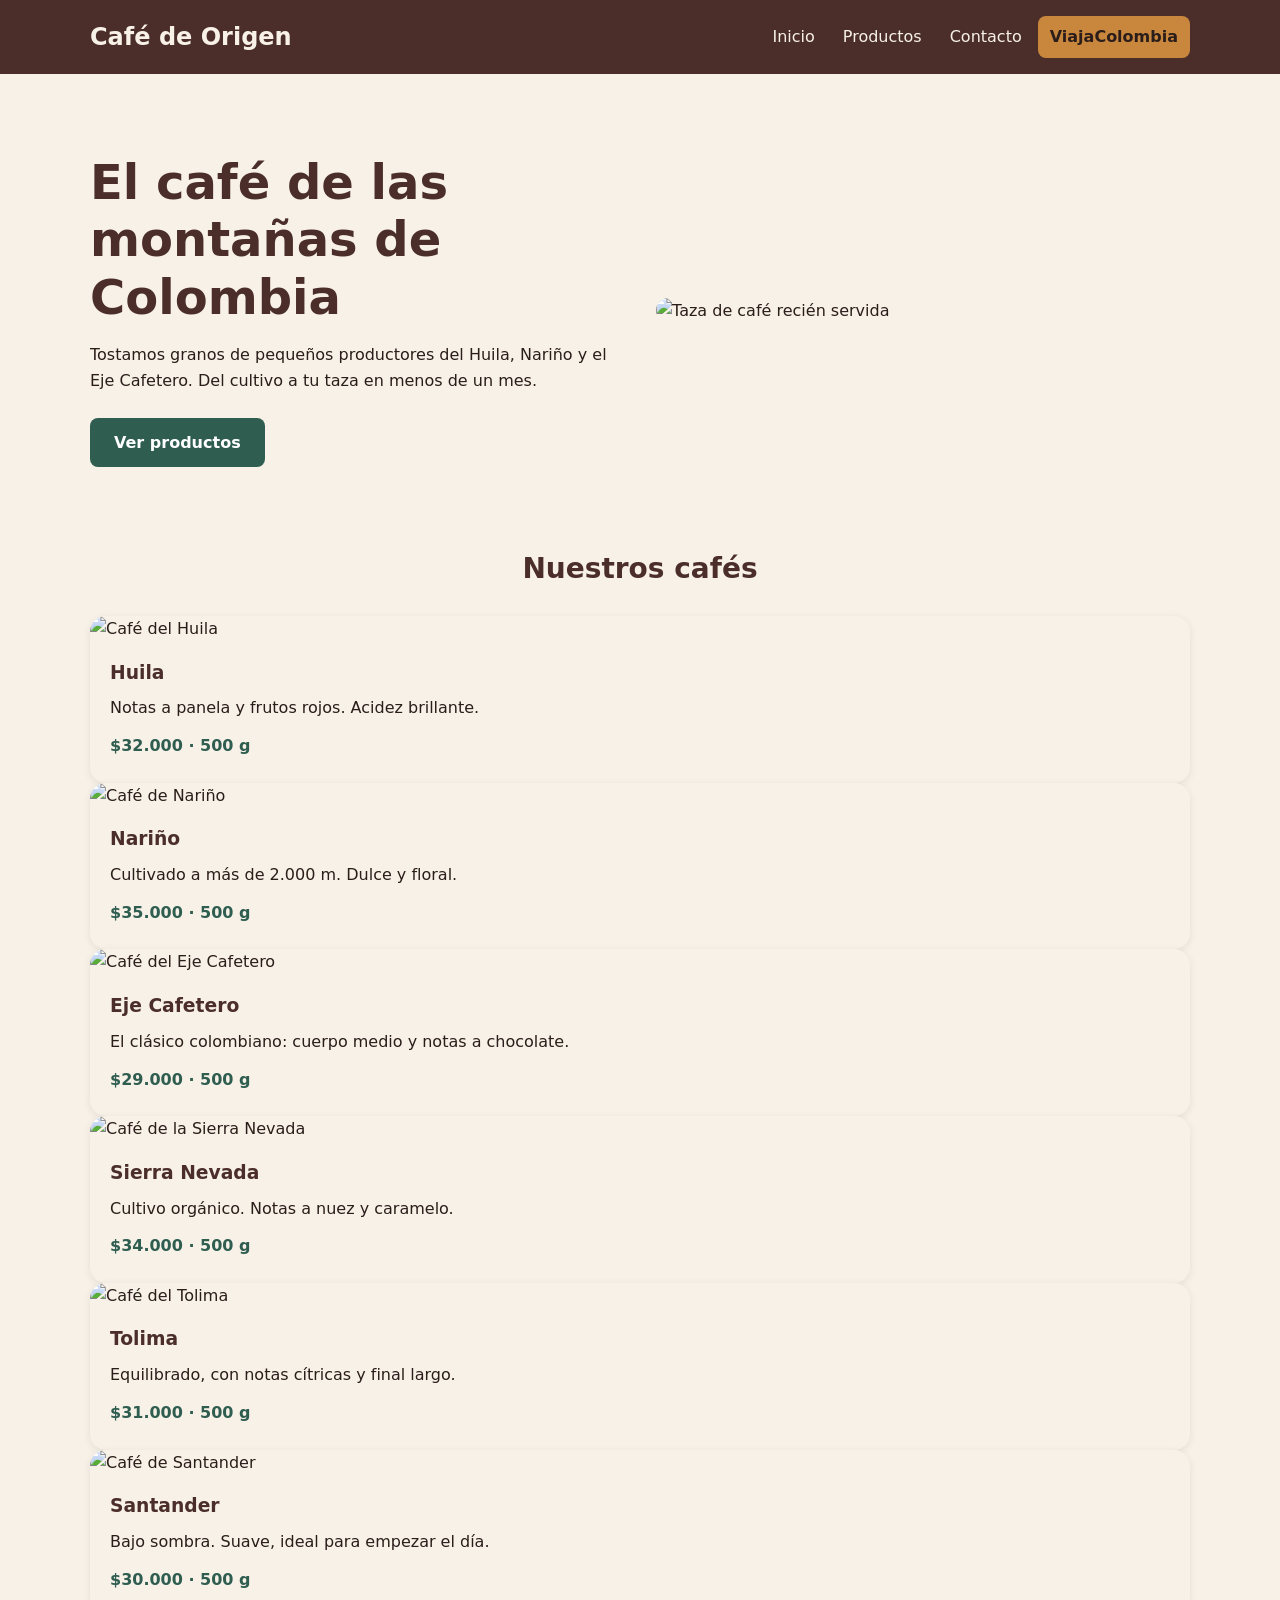
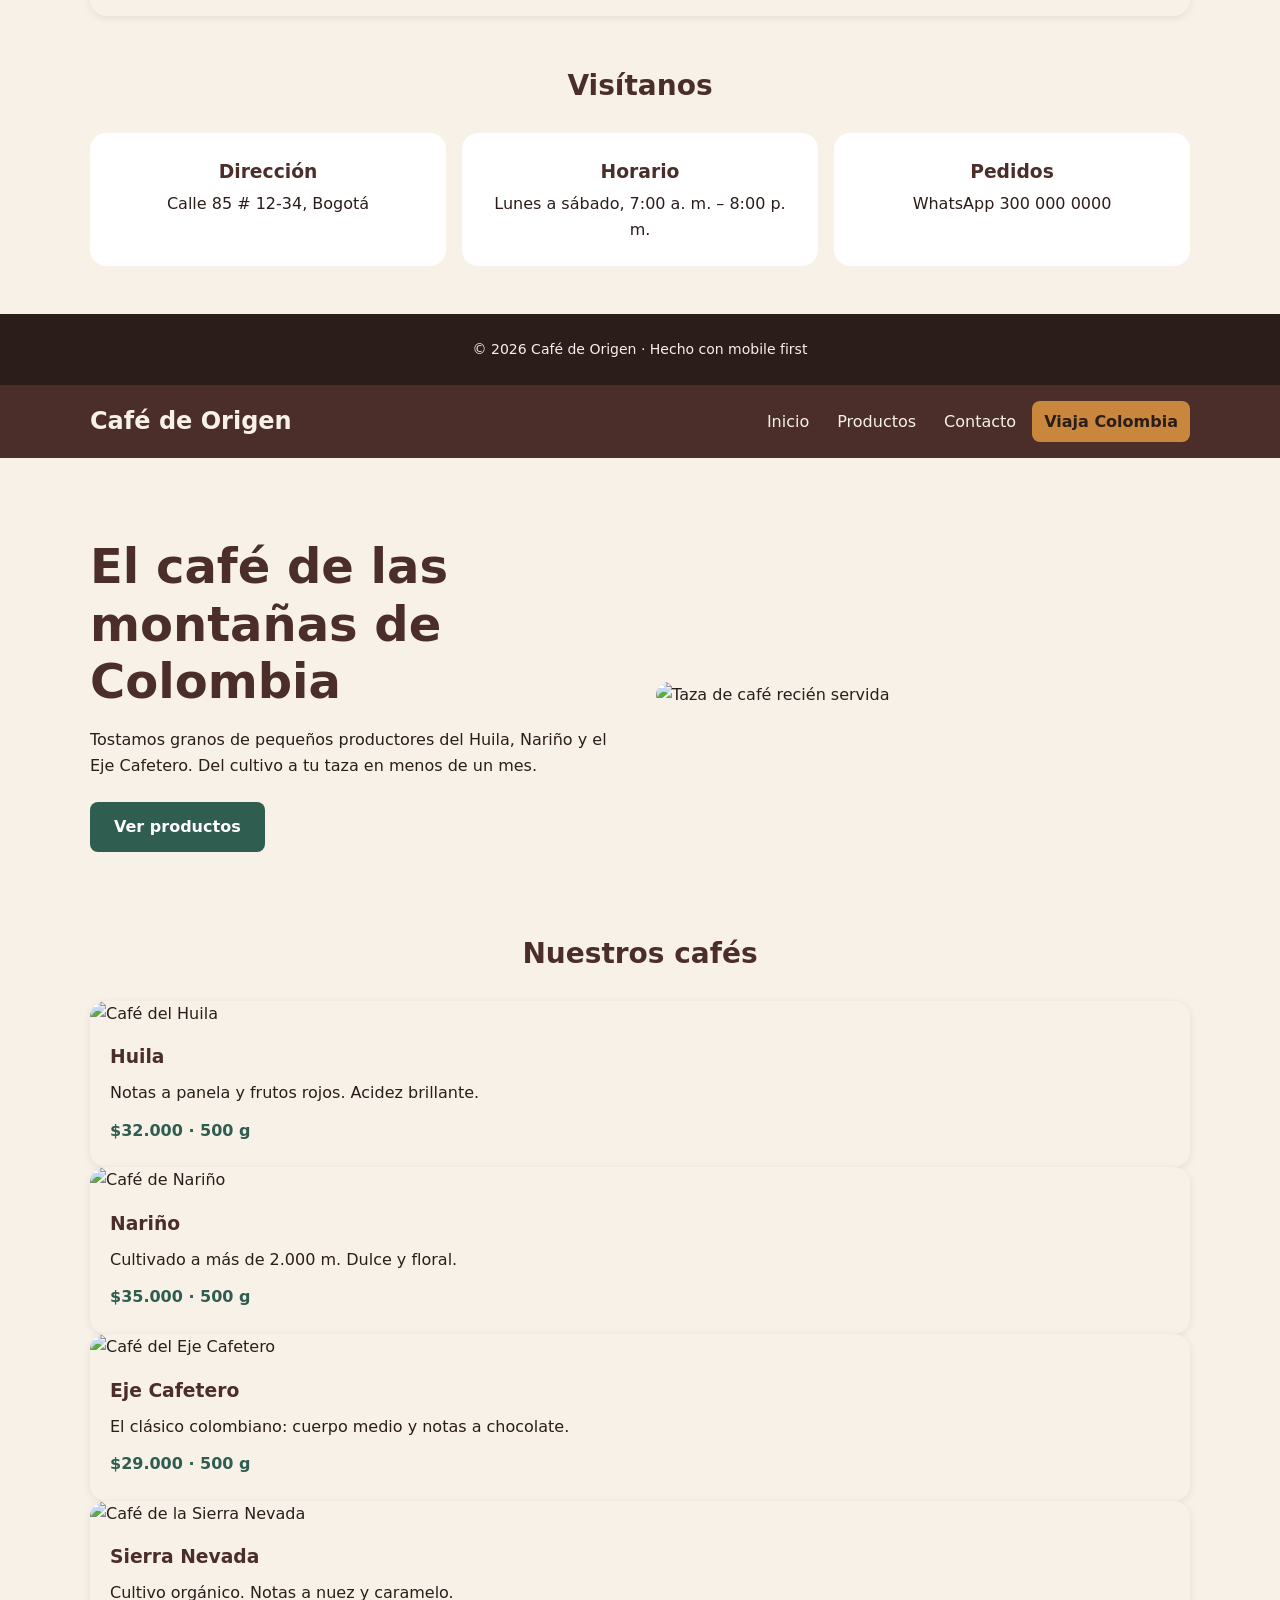
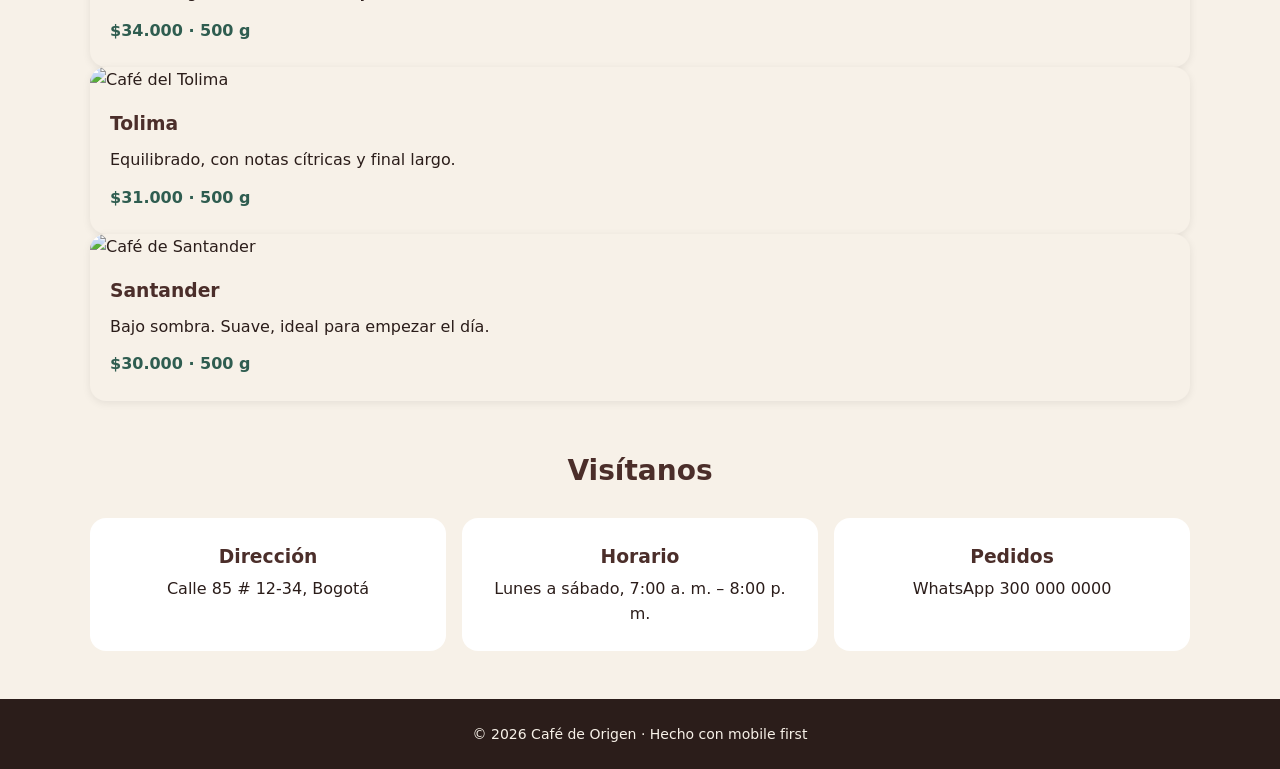
==== commit 7085515f: "solucion en el html" ====
--- a/index.html
+++ b/index.html
@@ -1,259 +1,253 @@
 <!DOCTYPE html>
 <html lang="es">
+
 <head>
- <meta charset="UTF-8">
- <meta name="viewport" content="width=device-width, initial-scale=1.0">
- <title>Café de Origen</title>
- <link rel="stylesheet" href="styles.css">
+    <meta charset="UTF-8">
+    <meta name="viewport" content="width=device-width, initial-scale=1.0">
+    <title>Café de Origen</title>
+    <link rel="stylesheet" href="styles.css">
 </head>
+
 <body>
- <!-- ENCABEZADO -->
- <header class="header">
- <div class="contenedor header__contenido">
- <a href="#inicio" class="logo"> Café de Origen</a>
- <nav>
- <ul class="nav__lista">
- <li><a href="#inicio">Inicio</a></li>
- <li><a href="#productos">Productos</a></li>
- <li><a href="#contacto">Contacto</a></li>
- <li><a href="viajacolombia/index.html" class="nav__destacado">Viaja 
-Colombia</a></li>
- </ul>
- </nav>
- </div>
- </header>
- <main>
- <!-- HERO -->
- <section class="hero" id="inicio">
- <div class="contenedor hero__contenido">
- <div class="hero__texto">
- <h1>El café de las montañas de Colombia</h1>
- <p>Tostamos granos de pequeños productores del Huila, Nariño y el Eje 
-Cafetero. Del cultivo a tu taza en menos de un mes.</p>
- <a href="#productos" class="boton">Ver productos</a>
- </div>
- <img class="hero__imagen" 
-src="https://placehold.co/800x600/4b2e2a/f7f1e8.png?text=Cafe+de+Origen" alt="Taza de 
+    <!-- ENCABEZADO -->
+    <header class="header">
+        <div class="contenedor header__contenido">
+            <a href="#inicio" class="logo"> Café de Origen</a>
+            <nav>
+                <ul class="nav__lista">
+                    <li><a href="#inicio">Inicio</a></li>
+                    <li><a href="#productos">Productos</a></li>
+                    <li><a href="#contacto">Contacto</a></li>
+                    <li><a href="viaja-colombia/index.html" class="nav__destacado">ViajaColombia</a></li>
+                </ul>
+            </nav>
+        </div>
+    </header>
+    <main>
+        <!-- HERO -->
+        <section class="hero" id="inicio">
+            <div class="contenedor hero__contenido">
+                <div class="hero__texto">
+                    <h1>El café de las montañas de Colombia</h1>
+                    <p>Tostamos granos de pequeños productores del Huila, Nariño y el Eje
+                        Cafetero. Del cultivo a tu taza en menos de un mes.</p>
+                    <a href="#productos" class="boton">Ver productos</a>
+                </div>
+                <img class="hero__imagen" src="https://placehold.co/800x600/4b2e2a/f7f1e8.png?text=Cafe+de+Origen" alt="Taza de 
 café recién servida">
- </div>
- </section>
- <!-- PRODUCTOS -->
- <section class="productos" id="productos">
- <div class="contenedor">
- <h2>Nuestros cafés</h2>
- <div class="tarjetas">
- <article class="tarjeta">
- <img src="https://placehold.co/600x400/6b4226/f7f1e8.png?text=Huila" 
-alt="Café del Huila">
- <div class="tarjeta__cuerpo">
- <h3>Huila</h3>
- <p>Notas a panela y frutos rojos. Acidez brillante.</p>
- <span class="precio">$32.000 · 500 g</span>
- </div>
- </article>
- <article class="tarjeta">
- <img src="https://placehold.co/600x400/6b4226/f7f1e8.png?text=Narino" 
-alt="Café de Nariño">
-<div class="tarjeta__cuerpo">
- <h3>Nariño</h3>
- <p>Cultivado a más de 2.000 m. Dulce y floral.</p>
- <span class="precio">$35.000 · 500 g</span>
- </div>
- </article>
- <article class="tarjeta">
- <img 
-src="https://placehold.co/600x400/6b4226/f7f1e8.png?text=Eje+Cafetero" alt="Café del 
+            </div>
+        </section>
+        <!-- PRODUCTOS -->
+        <section class="productos" id="productos">
+            <div class="contenedor">
+                <h2>Nuestros cafés</h2>
+                <div class="tarjetas">
+                    <article class="tarjeta">
+                        <img src="https://placehold.co/600x400/6b4226/f7f1e8.png?text=Huila" alt="Café del Huila">
+                        <div class="tarjeta__cuerpo">
+                            <h3>Huila</h3>
+                            <p>Notas a panela y frutos rojos. Acidez brillante.</p>
+                            <span class="precio">$32.000 · 500 g</span>
+                        </div>
+                    </article>
+                    <article class="tarjeta">
+                        <img src="https://placehold.co/600x400/6b4226/f7f1e8.png?text=Narino" alt="Café de Nariño">
+                        <div class="tarjeta__cuerpo">
+                            <h3>Nariño</h3>
+                            <p>Cultivado a más de 2.000 m. Dulce y floral.</p>
+                            <span class="precio">$35.000 · 500 g</span>
+                        </div>
+                    </article>
+                    <article class="tarjeta">
+                        <img src="https://placehold.co/600x400/6b4226/f7f1e8.png?text=Eje+Cafetero" alt="Café del 
 Eje Cafetero">
- <div class="tarjeta__cuerpo">
- <h3>Eje Cafetero</h3>
- <p>El clásico colombiano: cuerpo medio y notas a chocolate.</p>
- <span class="precio">$29.000 · 500 g</span>
- </div>
- </article>
- <article class="tarjeta">
- <img 
-src="https://placehold.co/600x400/6b4226/f7f1e8.png?text=Sierra+Nevada" alt="Café de 
+                        <div class="tarjeta__cuerpo">
+                            <h3>Eje Cafetero</h3>
+                            <p>El clásico colombiano: cuerpo medio y notas a chocolate.</p>
+                            <span class="precio">$29.000 · 500 g</span>
+                        </div>
+                    </article>
+                    <article class="tarjeta">
+                        <img src="https://placehold.co/600x400/6b4226/f7f1e8.png?text=Sierra+Nevada" alt="Café de 
 la Sierra Nevada">
- <div class="tarjeta__cuerpo">
- <h3>Sierra Nevada</h3>
- <p>Cultivo orgánico. Notas a nuez y caramelo.</p>
- <span class="precio">$34.000 · 500 g</span>
- </div>
- </article>
- <article class="tarjeta">
- <img src="https://placehold.co/600x400/6b4226/f7f1e8.png?text=Tolima" 
-alt="Café del Tolima">
- <div class="tarjeta__cuerpo">
- <h3>Tolima</h3>
- <p>Equilibrado, con notas cítricas y final largo.</p>
- <span class="precio">$31.000 · 500 g</span>
- </div>
- </article>
- <article class="tarjeta">
- <img src="https://placehold.co/600x400/6b4226/f7f1e8.png?text=Santander" 
-alt="Café de Santander">
- <div class="tarjeta__cuerpo">
- <h3>Santander</h3>
- <p>Bajo sombra. Suave, ideal para empezar el día.</p>
- <span class="precio">$30.000 · 500 g</span>
- </div>
- </article>
- </div>
- </div>
- </section>
- <!-- CONTACTO -->
- <section class="contacto" id="contacto">
- <div class="contenedor">
- <h2>Visítanos</h2>
- <div class="contacto__grid">
- <div class="contacto__bloque">
- <h3>Dirección</h3>
- <p>Calle 85 # 12-34, Bogotá</p>
- </div>
- <div class="contacto__bloque">
- <h3>Horario</h3>
- <p>Lunes a sábado, 7:00 a. m. – 8:00 p. m.</p>
- </div>
- <div class="contacto__bloque">
- <h3>Pedidos</h3>
- <p>WhatsApp 300 000 0000</p>
- </div>
- </div>
- </div>
- </section>
- </main>
- <!-- PIE DE PÁGINA -->
- <footer class="footer">
- <p>© 2026 Café de Origen · Hecho con mobile first</p>
- </footer>
+                        <div class="tarjeta__cuerpo">
+                            <h3>Sierra Nevada</h3>
+                            <p>Cultivo orgánico. Notas a nuez y caramelo.</p>
+                            <span class="precio">$34.000 · 500 g</span>
+                        </div>
+                    </article>
+                    <article class="tarjeta">
+                        <img src="https://placehold.co/600x400/6b4226/f7f1e8.png?text=Tolima" alt="Café del Tolima">
+                        <div class="tarjeta__cuerpo">
+                            <h3>Tolima</h3>
+                            <p>Equilibrado, con notas cítricas y final largo.</p>
+                            <span class="precio">$31.000 · 500 g</span>
+                        </div>
+                    </article>
+                    <article class="tarjeta">
+                        <img src="https://placehold.co/600x400/6b4226/f7f1e8.png?text=Santander"
+                            alt="Café de Santander">
+                        <div class="tarjeta__cuerpo">
+                            <h3>Santander</h3>
+                            <p>Bajo sombra. Suave, ideal para empezar el día.</p>
+                            <span class="precio">$30.000 · 500 g</span>
+                        </div>
+                    </article>
+                </div>
+            </div>
+        </section>
+        <!-- CONTACTO -->
+        <section class="contacto" id="contacto">
+            <div class="contenedor">
+                <h2>Visítanos</h2>
+                <div class="contacto__grid">
+                    <div class="contacto__bloque">
+                        <h3>Dirección</h3>
+                        <p>Calle 85 # 12-34, Bogotá</p>
+                    </div>
+                    <div class="contacto__bloque">
+                        <h3>Horario</h3>
+                        <p>Lunes a sábado, 7:00 a. m. – 8:00 p. m.</p>
+                    </div>
+                    <div class="contacto__bloque">
+                        <h3>Pedidos</h3>
+                        <p>WhatsApp 300 000 0000</p>
+                    </div>
+                </div>
+            </div>
+        </section>
+    </main>
+    <!-- PIE DE PÁGINA -->
+    <footer class="footer">
+        <p>© 2026 Café de Origen · Hecho con mobile first</p>
+    </footer>
 </body>
-</html><!DOCTYPE html>
+
+</html>
+<!DOCTYPE html>
 <html lang="es">
+
 <head>
- <meta charset="UTF-8">
- <meta name="viewport" content="width=device-width, initial-scale=1.0">
- <title>Café de Origen</title>
- <link rel="stylesheet" href="styles.css">
+    <meta charset="UTF-8">
+    <meta name="viewport" content="width=device-width, initial-scale=1.0">
+    <title>Café de Origen</title>
+    <link rel="stylesheet" href="styles.css">
 </head>
+
 <body>
- <!-- ENCABEZADO -->
- <header class="header">
- <div class="contenedor header__contenido">
- <a href="#inicio" class="logo"> Café de Origen</a>
- <nav>
- <ul class="nav__lista">
- <li><a href="#inicio">Inicio</a></li>
- <li><a href="#productos">Productos</a></li>
- <li><a href="#contacto">Contacto</a></li>
- <li><a href="viaja-colombia/index.html" class="nav__destacado">Viaja 
-Colombia</a></li>
- </ul>
- </nav>
- </div>
- </header>
- <main>
- <!-- HERO -->
- <section class="hero" id="inicio">
- <div class="contenedor hero__contenido">
- <div class="hero__texto">
- <h1>El café de las montañas de Colombia</h1>
- <p>Tostamos granos de pequeños productores del Huila, Nariño y el Eje 
-Cafetero. Del cultivo a tu taza en menos de un mes.</p>
- <a href="#productos" class="boton">Ver productos</a>
- </div>
- <img class="hero__imagen" 
-src="https://placehold.co/800x600/4b2e2a/f7f1e8.png?text=Cafe+de+Origen" alt="Taza de 
+    <!-- ENCABEZADO -->
+    <header class="header">
+        <div class="contenedor header__contenido">
+            <a href="#inicio" class="logo"> Café de Origen</a>
+            <nav>
+                <ul class="nav__lista">
+                    <li><a href="#inicio">Inicio</a></li>
+                    <li><a href="#productos">Productos</a></li>
+                    <li><a href="#contacto">Contacto</a></li>
+                    <li><a href="viaja-colombia/index.html" class="nav__destacado">Viaja
+                            Colombia</a></li>
+                </ul>
+            </nav>
+        </div>
+    </header>
+    <main>
+        <!-- HERO -->
+        <section class="hero" id="inicio">
+            <div class="contenedor hero__contenido">
+                <div class="hero__texto">
+                    <h1>El café de las montañas de Colombia</h1>
+                    <p>Tostamos granos de pequeños productores del Huila, Nariño y el Eje
+                        Cafetero. Del cultivo a tu taza en menos de un mes.</p>
+                    <a href="#productos" class="boton">Ver productos</a>
+                </div>
+                <img class="hero__imagen" src="https://placehold.co/800x600/4b2e2a/f7f1e8.png?text=Cafe+de+Origen" alt="Taza de 
 café recién servida">
- </div>
- </section>
- <!-- PRODUCTOS -->
- <section class="productos" id="productos">
- <div class="contenedor">
- <h2>Nuestros cafés</h2>
- <div class="tarjetas">
- <article class="tarjeta">
- <img src="https://placehold.co/600x400/6b4226/f7f1e8.png?text=Huila" 
-alt="Café del Huila">
- <div class="tarjeta__cuerpo">
- <h3>Huila</h3>
- <p>Notas a panela y frutos rojos. Acidez brillante.</p>
- <span class="precio">$32.000 · 500 g</span>
- </div>
- </article>
- <article class="tarjeta">
- <img src="https://placehold.co/600x400/6b4226/f7f1e8.png?text=Narino" 
-alt="Café de Nariño">
-<div class="tarjeta__cuerpo">
- <h3>Nariño</h3>
- <p>Cultivado a más de 2.000 m. Dulce y floral.</p>
- <span class="precio">$35.000 · 500 g</span>
- </div>
- </article>
- <article class="tarjeta">
- <img 
-src="https://placehold.co/600x400/6b4226/f7f1e8.png?text=Eje+Cafetero" alt="Café del 
+            </div>
+        </section>
+        <!-- PRODUCTOS -->
+        <section class="productos" id="productos">
+            <div class="contenedor">
+                <h2>Nuestros cafés</h2>
+                <div class="tarjetas">
+                    <article class="tarjeta">
+                        <img src="https://placehold.co/600x400/6b4226/f7f1e8.png?text=Huila" alt="Café del Huila">
+                        <div class="tarjeta__cuerpo">
+                            <h3>Huila</h3>
+                            <p>Notas a panela y frutos rojos. Acidez brillante.</p>
+                            <span class="precio">$32.000 · 500 g</span>
+                        </div>
+                    </article>
+                    <article class="tarjeta">
+                        <img src="https://placehold.co/600x400/6b4226/f7f1e8.png?text=Narino" alt="Café de Nariño">
+                        <div class="tarjeta__cuerpo">
+                            <h3>Nariño</h3>
+                            <p>Cultivado a más de 2.000 m. Dulce y floral.</p>
+                            <span class="precio">$35.000 · 500 g</span>
+                        </div>
+                    </article>
+                    <article class="tarjeta">
+                        <img src="https://placehold.co/600x400/6b4226/f7f1e8.png?text=Eje+Cafetero" alt="Café del 
 Eje Cafetero">
- <div class="tarjeta__cuerpo">
- <h3>Eje Cafetero</h3>
- <p>El clásico colombiano: cuerpo medio y notas a chocolate.</p>
- <span class="precio">$29.000 · 500 g</span>
- </div>
- </article>
- <article class="tarjeta">
- <img 
-src="https://placehold.co/600x400/6b4226/f7f1e8.png?text=Sierra+Nevada" alt="Café de 
+                        <div class="tarjeta__cuerpo">
+                            <h3>Eje Cafetero</h3>
+                            <p>El clásico colombiano: cuerpo medio y notas a chocolate.</p>
+                            <span class="precio">$29.000 · 500 g</span>
+                        </div>
+                    </article>
+                    <article class="tarjeta">
+                        <img src="https://placehold.co/600x400/6b4226/f7f1e8.png?text=Sierra+Nevada" alt="Café de 
 la Sierra Nevada">
- <div class="tarjeta__cuerpo">
- <h3>Sierra Nevada</h3>
- <p>Cultivo orgánico. Notas a nuez y caramelo.</p>
- <span class="precio">$34.000 · 500 g</span>
- </div>
- </article>
- <article class="tarjeta">
- <img src="https://placehold.co/600x400/6b4226/f7f1e8.png?text=Tolima" 
-alt="Café del Tolima">
- <div class="tarjeta__cuerpo">
- <h3>Tolima</h3>
- <p>Equilibrado, con notas cítricas y final largo.</p>
- <span class="precio">$31.000 · 500 g</span>
- </div>
- </article>
- <article class="tarjeta">
- <img src="https://placehold.co/600x400/6b4226/f7f1e8.png?text=Santander" 
-alt="Café de Santander">
- <div class="tarjeta__cuerpo">
- <h3>Santander</h3>
- <p>Bajo sombra. Suave, ideal para empezar el día.</p>
- <span class="precio">$30.000 · 500 g</span>
- </div>
- </article>
- </div>
- </div>
- </section>
- <!-- CONTACTO -->
- <section class="contacto" id="contacto">
- <div class="contenedor">
- <h2>Visítanos</h2>
- <div class="contacto__grid">
- <div class="contacto__bloque">
- <h3>Dirección</h3>
- <p>Calle 85 # 12-34, Bogotá</p>
- </div>
- <div class="contacto__bloque">
- <h3>Horario</h3>
- <p>Lunes a sábado, 7:00 a. m. – 8:00 p. m.</p>
- </div>
- <div class="contacto__bloque">
- <h3>Pedidos</h3>
- <p>WhatsApp 300 000 0000</p>
- </div>
- </div>
- </div>
- </section>
- </main>
- <!-- PIE DE PÁGINA -->
- <footer class="footer">
- <p>© 2026 Café de Origen · Hecho con mobile first</p>
- </footer>
+                        <div class="tarjeta__cuerpo">
+                            <h3>Sierra Nevada</h3>
+                            <p>Cultivo orgánico. Notas a nuez y caramelo.</p>
+                            <span class="precio">$34.000 · 500 g</span>
+                        </div>
+                    </article>
+                    <article class="tarjeta">
+                        <img src="https://placehold.co/600x400/6b4226/f7f1e8.png?text=Tolima" alt="Café del Tolima">
+                        <div class="tarjeta__cuerpo">
+                            <h3>Tolima</h3>
+                            <p>Equilibrado, con notas cítricas y final largo.</p>
+                            <span class="precio">$31.000 · 500 g</span>
+                        </div>
+                    </article>
+                    <article class="tarjeta">
+                        <img src="https://placehold.co/600x400/6b4226/f7f1e8.png?text=Santander"
+                            alt="Café de Santander">
+                        <div class="tarjeta__cuerpo">
+                            <h3>Santander</h3>
+                            <p>Bajo sombra. Suave, ideal para empezar el día.</p>
+                            <span class="precio">$30.000 · 500 g</span>
+                        </div>
+                    </article>
+                </div>
+            </div>
+        </section>
+        <!-- CONTACTO -->
+        <section class="contacto" id="contacto">
+            <div class="contenedor">
+                <h2>Visítanos</h2>
+                <div class="contacto__grid">
+                    <div class="contacto__bloque">
+                        <h3>Dirección</h3>
+                        <p>Calle 85 # 12-34, Bogotá</p>
+                    </div>
+                    <div class="contacto__bloque">
+                        <h3>Horario</h3>
+                        <p>Lunes a sábado, 7:00 a. m. – 8:00 p. m.</p>
+                    </div>
+                    <div class="contacto__bloque">
+                        <h3>Pedidos</h3>
+                        <p>WhatsApp 300 000 0000</p>
+                    </div>
+                </div>
+            </div>
+        </section>
+    </main>
+    <!-- PIE DE PÁGINA -->
+    <footer class="footer">
+        <p>© 2026 Café de Origen · Hecho con mobile first</p>
+    </footer>
 </body>
+
 </html>
